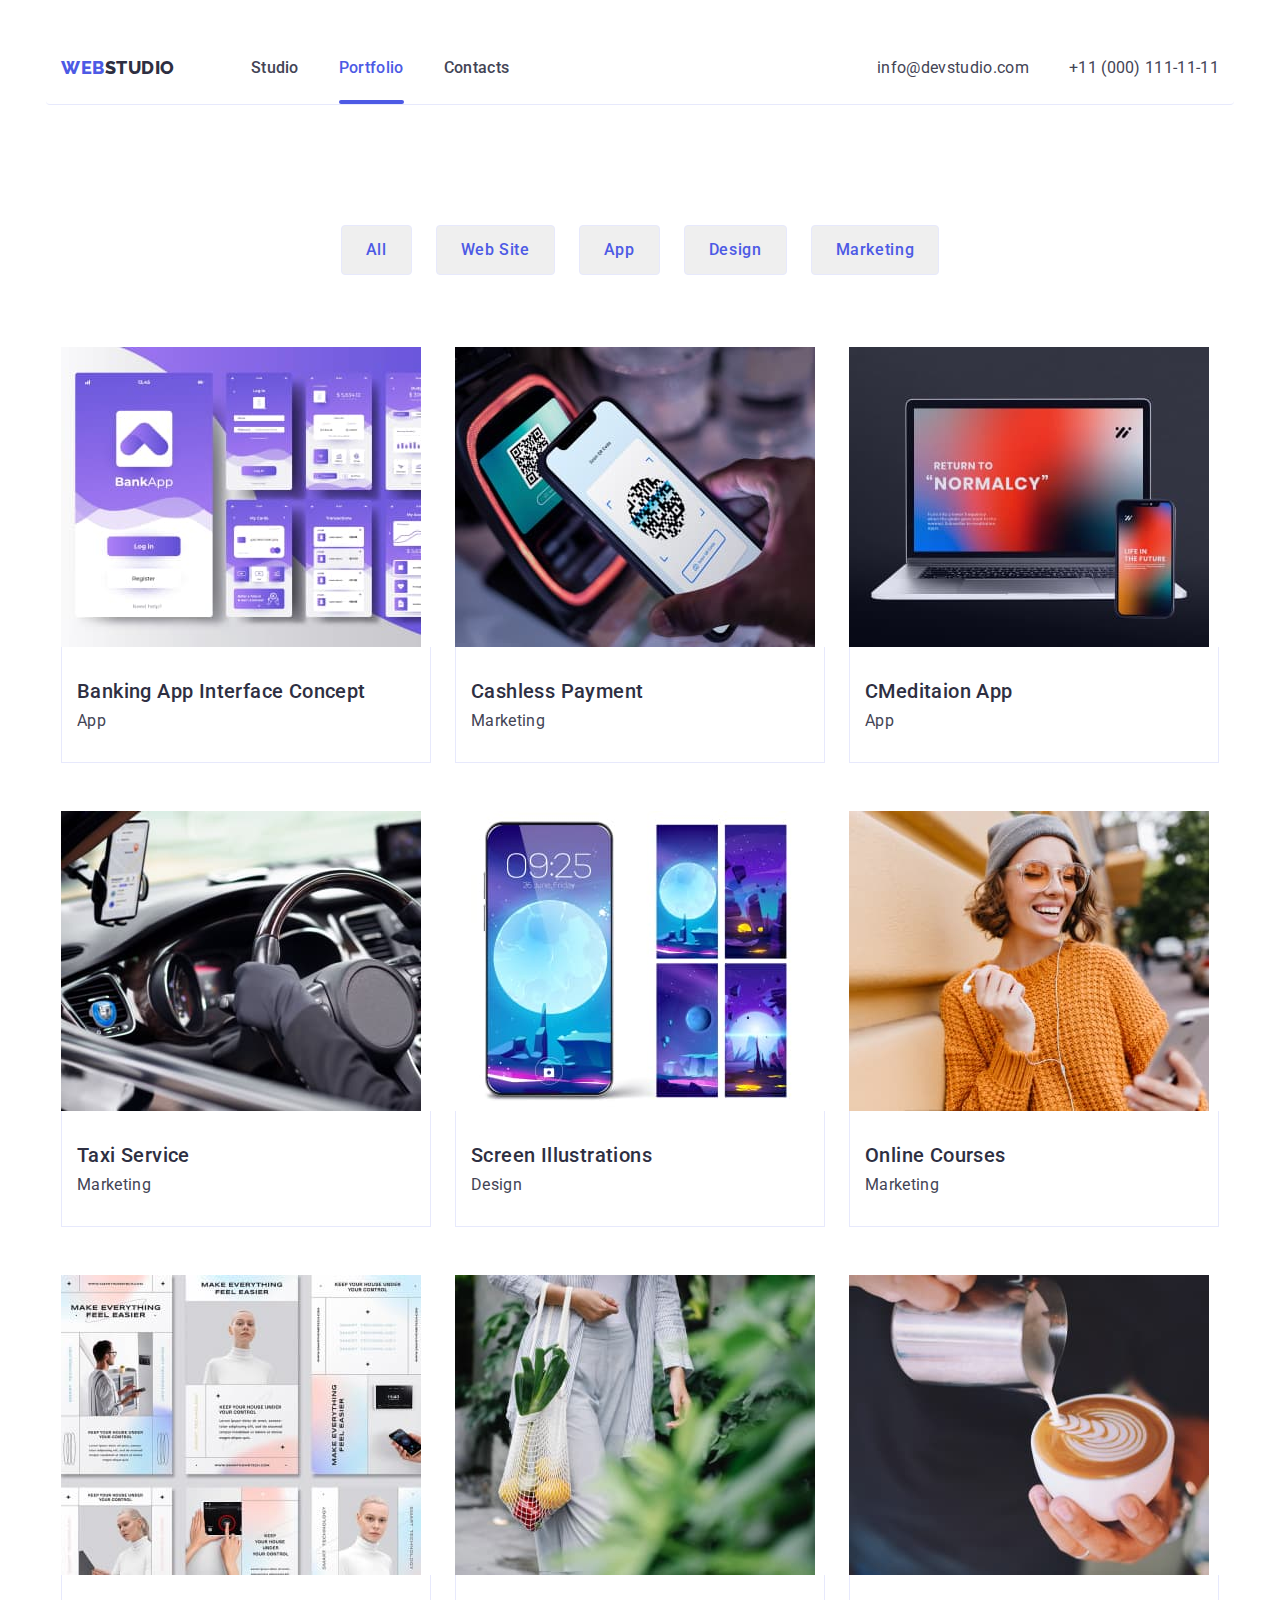
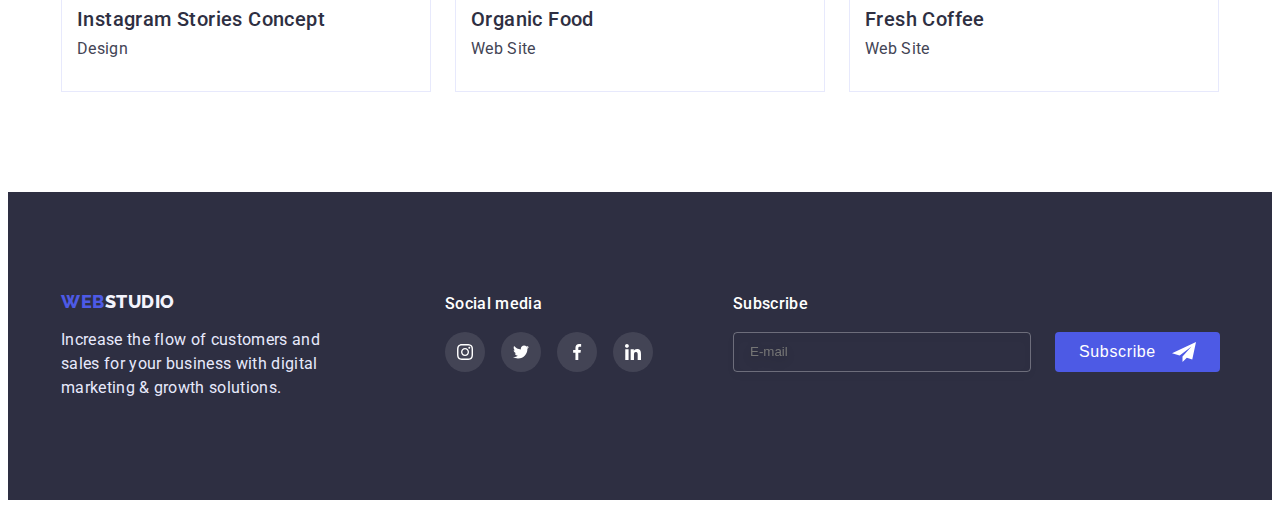
==== portfolio.html @ 768d6baf "1" ====
<!DOCTYPE html>
<html lang="en">
<head>
    <meta charset="UTF-8">
    <meta http-equiv="X-UA-Compatible" content="IE=edge">
    <meta name="viewport" content="width=device-width, initial-scale=1.0">
    <title>Document</title>
    <link rel="preconnect" href="https://fonts.googleapis.com">
    <link rel="preconnect" href="https://fonts.gstatic.com" crossorigin>
    <link
    href="https://fonts.googleapis.com/css2?family=Montserrat:ital,wght@0,700;1,400&family=Raleway:wght@800&family=Roboto:wght@400;500;700;900&display=swap"
    rel="stylesheet">
        <link rel="stylesheet" href="https://cdnjs.cloudflare.com/ajax/libs/modern-normalize/1.1.0/modern-normalize.min.css"
        integrity="sha512-wpPYUAdjBVSE4KJnH1VR1HeZfpl1ub8YT/NKx4PuQ5NmX2tKuGu6U/JRp5y+Y8XG2tV+wKQpNHVUX03MfMFn9Q=="
        crossorigin="anonymous" referrerpolicy="no-referrer" />
    <link rel="stylesheet" href="./css/styles.css">
</head>
<body>
    <header class="header">
        <div class="container header-cont ">
            <nav class="header-navigation">
                <a href="./index.html" class="header-logo"><span class="hedelr-logo-web">Web</span>Studio</a>
                <ul class="header-list">
                    <li class="header-item"><a href="./index.html" class="header-link">Studio</a></li>
                    <li class="header-item"><a href="./portfolio.html" class="header-link current">Portfolio</a></li>
                    <li class="header-item"><a href="" class="header-link">Contacts</a></li>
                </ul>
            </nav>
            <address class="address-header-list">
                <ul class="header-list">
                    <li class="header-item"><a href="mailto:info@devstudio.com" class="header-mail">info@devstudio.com</a></li>
                    <li class="header-item"><a href="tel:+110001111111" class="header-tel">+11 (000) 111-11-11</a></li>
                </ul>
            </address>
        </div>
    </header>
    <main>
            <!--filters-->
            <section class="section-filters">
                <div class="container">
                    <h2 class="section-filters-titel hide">filters</h2>
                        <ul class="section-filters-list">
                                <li class="section-filters-item"><button type="button" class="section-filters-button">All</button></li>
                                <li class="section-filters-item"><button type="button" class="section-filters-button">Web Site</button></li>
                                <li class="section-filters-item"><button type="button" class="section-filters-button">App</button></li>
                                <li class="section-filters-item"><button type="button" class="section-filters-button">Design</button></li>
                                <li class="section-filters-item"><button type="button" class="section-filters-button">Marketing</button></li>
                        </ul>
                <!--portfolio-->
                    <h1 class="section-portfolio-titel hide">portfolio</h1>
                    <ul class="section-portfolio-list">
                        <li class="section-portfolio-item">
                            <a class="portfolio-link" href="">
                                <div class="portfolio-box">
                                    <img src="./images/portfolio_img1.jpg" class="section-portfolio-img" alt="seven dimples are depicted" width="360">
                                <div class="portfolio-overlay">
                                    <p class="portfolio-overlay-text text">14 Stylish and User-Friendly App Design Concepts · Task Manager App · Calorie Tracker App · Exotic Fruit Ecommerce App ·
                                    Cloud Storage App
                                    </p>
                                </div>
                                </div>
                                <div class="portfolio-cont">
                                    <h2 class="section-portfolio-subtitel subtitel">Banking App Interface Concept</h2>
                                    <p class="section-portfolio-text text">App</p>
                                </div>
                            </a>
                        </li>
                        <li class="section-portfolio-item">
                            <a class="portfolio-link" href="">
                                <div class="portfolio-box">
                                    <img src="./images/portfolio_img2.jpg" class="section-portfolio-img" alt="the phone scans the code" width="360">
                                    <div class="portfolio-overlay">
                                    <p class="portfolio-overlay-text text">14 Stylish and User-Friendly App Design Concepts · Task Manager App · Calorie
                                        Tracker App · Exotic Fruit Ecommerce App ·
                                        Cloud Storage App
                                    </p>
                                    </div>
                                </div>
                                <div class="portfolio-cont">
                                    <h2 class="section-portfolio-subtitel subtitel">Cashless Payment</h2>
                                    <p class="section-portfolio-text text">Marketing</p>
                                </div>
                            </a>
                        </li>
                        <li class="section-portfolio-item">
                            <a class="portfolio-link" href="">
                                <div class="portfolio-box">
                                    <img src="./images/portfolio_img3.jpg" class="section-portfolio-img" alt="the computer next to which the phone is located"
                                        width="360">
                                        <div class="portfolio-overlay">
                                            <p class="portfolio-overlay-text text">14 Stylish and User-Friendly App Design Concepts · Task Manager App · Calorie Tracker App · Exotic Fruit Ecommerce App ·
                                            Cloud Storage App</p>
                                        </div>
                                </div>
                                <div class="portfolio-cont">
                                    <h2 class="section-portfolio-subtitel subtitel">CMeditaion App</h2>
                                    <p class="section-portfolio-text text">App</p>
                                </div>
                            </a>
                        </li>
                        <li class="section-portfolio-item">
                            <a class="portfolio-link" href="">
                                <div class="portfolio-box">
                                    <img src="./images/portfolio_img4.jpg" class="section-portfolio-img"
                                        alt="the phone with the application activated in the car while driving" width="360">
                                        <div class="portfolio-overlay">
                                            <p class="portfolio-overlay-text text">14 Stylish and User-Friendly App Design Concepts · Task Manager App · Calorie
                                                Tracker App · Exotic Fruit Ecommerce App ·
                                                Cloud Storage App</p>
                                        </div>
                                </div>
                                <div class="portfolio-cont">
                                    <h2 class="section-portfolio-subtitel subtitel">Taxi Service</h2>
                                    <p class="section-portfolio-text text">Marketing</p>
                                </div>
                            </a>
                        </li>
                        <li class="section-portfolio-item">
                            <a class="portfolio-link" href="">
                                <div class="portfolio-box">
                                    <img src="./images/portfolio_img5.jpg" class="section-portfolio-img" alt="five phones with enabled screensavers a month" width="360">
                                    <div class="portfolio-overlay">
                                        <p class="portfolio-overlay-text text">14 Stylish and User-Friendly App Design Concepts · Task Manager App · Calorie
                                            Tracker App · Exotic Fruit Ecommerce App ·
                                            Cloud Storage App</p>
                                    </div>
                                </div>
                                <div class="portfolio-cont">
                                    <h2 class="section-portfolio-subtitel subtitel">Screen Illustrations</h2>
                                    <p class="section-portfolio-text text">Design</p>
                                </div>
                            </a>
                        </li>
                        <li class="section-portfolio-item">
                            <a class="portfolio-link" href="">
                                <div class="portfolio-box">
                                    <img src="./images/portfolio_img6.jpg" class="section-portfolio-img"
                                        alt="a girl in glasses and a sweater listens to music" width="360">
                                    <div class="portfolio-overlay">
                                        <p class="portfolio-overlay-text text">14 Stylish and User-Friendly App Design Concepts · Task Manager App ·
                                            Calorie
                                            Tracker App · Exotic Fruit Ecommerce App ·
                                            Cloud Storage App</p>
                                    </div>
                                </div>
                                <div class="portfolio-cont">
                                    <h2 class="section-portfolio-subtitel subtitel">Online Courses</h2>
                                    <p class="section-portfolio-text text">Marketing</p>
                                </div>
                            </a>
                        </li>
                        <li class="section-portfolio-item">
                            <a class="portfolio-link" href="">
                                    <div class="portfolio-box">
                                        <img src="./images/portfolio_img7.jpg" class="section-portfolio-img" alt="a bag of vegetables" width="360">
                                        <div class="portfolio-overlay">
                                            <p class="portfolio-overlay-text text">14 Stylish and User-Friendly App Design Concepts · Task Manager App ·
                                                Calorie
                                                Tracker App · Exotic Fruit Ecommerce App ·
                                                Cloud Storage App</p>
                                        </div>
                                    </div>
                                <div class="portfolio-cont">
                                    <h2 class="section-portfolio-subtitel subtitel">Instagram Stories Concept</h2>
                                    <p class="section-portfolio-text text">Design</p>
                                </div>
                            </a>
                        </li>
                        <li class="section-portfolio-item">
                            <a class="portfolio-link" href="">
                                <div class="portfolio-box">
                                    <img src="./images/portfolio_img8.jpg" class="section-portfolio-img" alt="a bag of vegetables" width="360">
                                    <div class="portfolio-overlay">
                                        <p class="portfolio-overlay-text text">14 Stylish and User-Friendly App Design Concepts · Task Manager App ·
                                            Calorie
                                            Tracker App · Exotic Fruit Ecommerce App ·
                                            Cloud Storage App</p>
                                    </div>
                                </div>
                                <div class="portfolio-cont">
                                    <h2 class="section-portfolio-subtitel subtitel">Organic Food</h2>
                                    <p class="section-portfolio-text text">Web Site</p>
                                </div>
                            </a>
                        </li>
                        <li class="section-portfolio-item">
                            <a class="portfolio-link" href="">
                                <div class="portfolio-box">
                                    <img src="./images/portfolio_img9.jpg" class="section-portfolio-img" alt="coffee is poured into a cup" width="360">
                                    <div class="portfolio-overlay">
                                        <p class="portfolio-overlay-text text">14 Stylish and User-Friendly App Design Concepts · Task Manager App ·
                                            Calorie
                                            Tracker App · Exotic Fruit Ecommerce App ·
                                            Cloud Storage App</p>
                                    </div>
                                    </div>
                                <div class="portfolio-cont">
                                    <h2 class="section-portfolio-subtitel subtitel">Fresh Coffee</h2>
                                    <p class="section-portfolio-text text">Web Site</p>
                                </div>
                            </a>
                        </li>
                        
                    </ul>
                </div>
            </section>
    </main>
    <footer class="footer">
        <div class="container footer-cont">
            <div class="footer-cont-text">
                <a href="./index.html" class="footer-logo"><span class="footer-logo-web">Web</span>Studio</a>
                <p class="footer-text">
                    Increase the flow of customers and sales for your business with digital marketing & growth solutions.
                </p>
            </div>
            <div class="footer-cont-soc">
                <h3 class="footer-soc-titel">
                    Social media
                </h3>
                <ul class="footer-soc-list">
                    <li class="footer-soc-item">
                        <a href="" class="footer-soc-link">
                            <svg class="footer-soc-svg" width="16px" height="16px">
                                <use class="svg" href="./images/symbol.svg#icon-instagram"></use>
                            </svg>
                        </a>
                    </li>
                    <li class="footer-soc-item">
                        <a href="" class="footer-soc-link">
                            <svg class="footer-soc-svg" width="16px" height="16px">
                                <use class="svg" href="./images/symbol.svg#icon-twitter"></use>
                            </svg>
                        </a>
                    </li>
                    <li class="footer-soc-item">
                        <a href="" class="footer-soc-link">
                            <svg class="footer-soc-svg" width="16px" height="16px">
                                <use class="svg" href="./images/symbol.svg#icon-facebook"></use>
                            </svg>
                        </a>
                    </li>
                    <li class="footer-soc-item">
                        <a href="" class="footer-soc-link">
                            <svg class="footer-soc-svg" width="16px" height="16px">
                                <use class="svg" href="./images/symbol.svg#icon-linkedin"></use>
                            </svg>
                        </a>
                    </li>
                </ul>
            </div>
                <form class="form">
                    <h2 class="form-titel">Subscribe</h2>
                        <div class="form-cont">
                            <input type="email" name="email" class="form-input" id="email" placeholder="E-mail" />
                            <button type="submit" class="form-btn">
                                    <span>Subscribe</span>
                                    <svg class="form-svg" width="24px" height="24px">
                                        <use class="" href="./images/symbol.svg#icon-Frame-3"></use>
                                    </svg>
                            </button>
                        </div>
                </form>
        </div>
    </footer>
</body>
</html>
---- css/styles.css ----
:root {
    --background-dark: #2E2F42;
    --background-light: #ffffff;
    --color-titel: #2E2F42;
    --color-link: #434455;
    --color-text: #434455;
    --color-btn-hero: #4D5AE5;
    --color-brn-hover:#404BBF;
    --color-btn-filter: #F4F4FD;
    --color-link-hover: #4D5AE5;
    --hedelr-logo-web: #4D5AE5;
    --header-logo: #2E2F42;
    --footer-text: #E7E9FC;
    --footer-logo: #F4F4FD;
    --section-filters-button:#4D5AE5;
    --section-team: #F4F4FD;
    --gra: linear-gradient(rgba(46, 47, 66, 0.7), rgba(46, 47, 66, 0.7));
    --tf: cubic-bezier(0.4, 0, 0.2, 1)


}

.text{
    font-size: 16px;
        line-height: 1.2;
        letter-spacing: 0.02em;
        color: var(--color-text);
}

body {
    font-family: 'Roboto', sans-serif;
    background-color: var(--background-light);
}

h1, h2, h3, h4, h5, h6, p {
    margin: 0;
}

ul {
    margin: 0;
    padding-left: 0;
}

li {
    list-style: none;
}

a {
    text-decoration: none;
}

img {
    display: block;

}

.container {
    width: 1158px;
    padding-left: 15px;
    padding-right: 15px;
    margin-left: auto;
    margin-right: auto;

}

.header {
padding-top: 24px;
padding-bottom: 24px;

}

.header-navigation {
display: flex;
}

.header-cont{
    display: flex;
    align-items: center;
    border-bottom: 1px solid #E7E9FC;
        border-radius: 4px;
}

.header-logo {
font-family: 'Raleway', sans-serif;
    font-weight: 800;
    font-size: 18px;
    line-height: 1.33;
    letter-spacing: 0.03em;
    text-transform: uppercase;
    color: var(--header-logo);
    text-decoration: none;
    display: flex;
    align-items: center;
    margin-right: 76px;

    }

.hedelr-logo-web {
    color: var(--hedelr-logo-web);
}
.address-header-list {
    margin-left: auto;
}

.header-list {
    display: flex;
    gap: 40px;
    align-items: center;

} 

.header-link {
    font-size: 16px;
    font-weight: 500;
    line-height: 1.5;
    letter-spacing: 0.02em;
    padding: 24px 0;
    color: var(--color-link);
    display: block;
    transition-property: color;
    transition-duration: 250ms;
    transition-timing-function: cubic-bezier(0.4, 0, 0.2, 1);
    transition-delay: 0;
}

.header-link:hover, .header-link:focus
{color: var(--color-link-hover) }

.header-mail {
    font-weight: 400;
    font-size: 16px;
    line-height: 1.5;
    letter-spacing: 0.02em;
    color: var(--color-link);
    display: block;
    font-style: normal;
    transition-property: color;
    transition-duration: 250ms;
    transition-timing-function: cubic-bezier(0.4, 0, 0.2, 1);
    transition-delay: 0;
}
.header-mail:hover, .header-mail:focus,
.header-tel:hover,
.header-tel:focus
{color: var(--color-btn-hero)}

.header-tel {
    font-weight: 400;
        font-size: 16px;
        line-height: 1.5;
        letter-spacing: 0.02em;
        color: var(--color-link);
        display: block;
        font-style: normal;
        transition-property: color;
        transition-duration: 250ms;
        transition-timing-function: cubic-bezier(0.4, 0, 0.2, 1);
        transition-delay: 0;
}

.current {
    color: var(--color-btn-hero);
    position: relative;
}

.current::after {
    content: '';
    position: absolute;
    left: 0;
    bottom: 0;
    width: 100%;
    height: 4px;
    border-radius: 2px;
    background-color: var(--color-btn-hero);
}

/* ---------main-------- */

/* ---------hero---------*/
.hero {
    padding: 188px 0;
    background-image: var(--gra) ,url(../images/people-office.jpg);
    background-repeat: no-repeat;
    background-position: center;
    background-size: 1440px 100%;
}

.hero-titel {
        font-size: 56px;
        line-height: 1.2;
        text-align: center;
        letter-spacing: 0.02em;
        color: var(--background-light);
        margin-bottom: 48px;
}

.but-cont{
    text-align: center;
    margin-top: 48px;
    margin-bottom: 188px;
}
.hero-button {
    font-family: 'Roboto', sans-serif;
        font-weight: 500;
        font-size: 16px;
        line-height: 1.33;
        letter-spacing: 0.04em;
        color: var(--background-light);
        background-color: var(--color-btn-hero);
        cursor: pointer;
        padding: 16px 32px;
        display: block;
        margin: 0 auto;
        border: none;
        box-shadow: 0px 4px 4px rgba(0, 0, 0, 0.15);
        border-radius: 4px;
    transition-property: background-color;
    transition-duration: 250ms;
    transition-timing-function: cubic-bezier(0.4, 0, 0.2, 1);
}

.hero-button:hover, .hero-button:focus {
    background: var(--color-brn-hover);
}

/* --------benefits-------- */

.hide {
    position: absolute;
    width: 1px;
    height: 1px;
    margin: -1px;
    border: 0;
    padding: 0;
    white-space: nowrap;
    clip-path: inset(100%);
    clip: rect(0 0 0 0);
    overflow: hidden;
}

.aside {
    padding: 120px 0;
}
.aside-cont {
    margin: 0 auto;
    
}

.aside-list {
    display: flex;
    align-items: center;
    gap: 24px;
} 

.subtitel {
    font-weight: 500;
    font-size: 20px;
    line-height: 1.2;
    letter-spacing: 0.02em;
    color: var(--color-titel);
    
}

.aside-item {
    flex-basis: calc((100% - 24px * 3) / 4);
}

.aside-subtitel {
margin-bottom: 8px;
margin-top: 8px;
} 
.aside-text {
    flex-basis: calc((100% - 24px * 3) / 4);
    max-width: 264px;
}
.aside-cont-svg{
    display: flex;
    align-items: center;
    justify-content: center;
    width: 264px;
    height: 112px;
    background-color: var(--section-team);
    border-radius: 4px;
}
/* ---------What are we doing---------- */

.section-work {padding-bottom: 120px;}

.section-work-list {
display: flex;
gap: 24px;
}

.section-work-titel {
    font-size: 36px;
        line-height: 1.11;
        text-align: center;
        letter-spacing: 0.02em;
        text-transform: capitalize;
        color: var(--color-titel);
        margin-bottom: 72px;
}

/* -------------Our Team----------- */

.section-team {
    background-color: var(--section-team);
    padding: 120px 0;
}

.section-team-titel {
        font-size: 36px;
        line-height: 1.11;
        text-align: center;
        letter-spacing: 0.02em;
        text-transform: capitalize;
        color: var(--color-titel);
        margin-bottom: 72px;
}
.section-team-list {
    display: flex;
    gap: 24px;
}

.section-team-item {

}

.team {
    padding: 32px 0;
    width: 264px;
    background-color: var(--background-light);
    box-shadow: 0px 1px 6px rgba(46, 47, 66, 0.08), 0px 1px 1px rgba(46, 47, 66, 0.16), 0px 2px 1px rgba(46, 47, 66, 0.08);
    border-radius: 0px 0px 4px 4px;
    text-align: center;

}

.section-team-subtitel {
margin-bottom: 8px;
}

.section-team-text {
    margin-bottom: 8px;
}

.team-soc-list {
    display: flex;
    align-items: center;
    justify-content: center;
    gap: 24px;
}

.team-soc-item {
width: 44px;
height: 44px;
}


.team-soc-link {
    width: 100%;
    height: 100%;
    background-color: var(--color-btn-hero);
    display: flex;
    align-items: center;
    justify-content: center;
    border-radius: 50%;
    transition-property: background-color;
    transition-duration: 250ms;
    transition-timing-function: cubic-bezier(0.4, 0, 0.2, 1);
}

.soc-svg{
    fill: #ffffff;
    

}

.team-soc-link:is(:hover, :focus){
    background-color: var(--color-brn-hover);
}

/* --------------customers---------------------------- */

.customers {
    padding: 138px 172px 112px 172px;
}

.customers-titel{
        font-style: normal;
        font-size: 36px;
        line-height: calc(40/36);
        text-align: center;
        letter-spacing: 0.02em;
        text-transform: capitalize;
        color: var(--color-text);
        margin-bottom: 72px;
}

.customers-list {
    display: flex;
    align-items: center;
    justify-content: space-between;
    gap: 24px;
    
}

.customers-item{
    width: 164px;
    height: 88px;

}

.customers-link{
    width: 100%;
    height: 100%;
    border: 1px solid #8E8F99;
    display: flex;
    align-items: center;
    justify-content: center;
    border-radius: 4px;
    color: #8E8F99;
    transition-property: color, border;
    transition-duration: 250ms;
    transition-timing-function: cubic-bezier(0.4, 0, 0.2, 1);
}

.customers-svg {
    fill: currentColor;
    transition-duration: 250ms;
    transition-timing-function: cubic-bezier(0.4, 0, 0.2, 1);
}

.customers-link:is(:hover, :focus) {
    border-color: var(--color-brn-hover);



}

.customers-link:is(:hover, :focus) .customers-svg{
    fill: var(--color-brn-hover);
}
/* ----------footer---------- */

.footer {
        background-color: var(--background-dark);
        padding: 100px 0;

}

.footer-cont{
    display: flex;
    justify-content: flex-start;
}


.footer-logo {
font-family: 'Raleway', sans-serif;
    font-weight: 800;
    font-size: 18px;
    line-height: 1.16;
    letter-spacing: 0.03em;
    text-transform: uppercase;
    color: var(--footer-logo);
    text-decoration: none;
    display: block;
}

.footer-logo-web { 
    color: var(--hedelr-logo-web);
}

.footer-text {
    font-size: 16px;
    line-height: 1.5;
    letter-spacing: 0.02em;
    color: var(--footer-text);
    Width: 264px;
    margin-top: 16px;
}

.footer-soc-titel {
    margin-bottom: 16px;
    font-family: 'Roboto';
        font-style: normal;
        font-weight: 500;
        font-size: 16px;
        line-height: 24px;
        letter-spacing: 0.02em;
        color: var(--background-light);
}
.footer-cont-soc {
    margin-left: 120px;
    margin-right: 80px;
}

.footer-soc-list {
    display: flex;
    justify-content: flex-start;
    gap: 16px;
}
.footer-soc-item{
    width: 40px;
    height: 40px;
}

.footer-soc-link {
    width: 100%;
        height: 100%;
        background-color: rgba(255, 255, 255, 0.1);;
        display: flex;
        align-items: center;
        justify-content: center;
        border-radius: 50%;
    transition-property: background-color;
    transition-duration: 250ms;
    transition-timing-function: cubic-bezier(0.4, 0, 0.2, 1);
}

.footer-soc-link:is(:hover, :focus){
    background-color:#31D0AA;
}
.footer-soc-svg{
    fill: var(--background-light);
}

/* ----------------Form------------------ */


.form-titel {
    font-weight: 500;
    font-size: 16px;
    line-height: 24px;
    letter-spacing: 0.02em;
    color: #FFFFFF;
    margin-bottom: 16px;
}

.form-input {
    width: 264px;
    border: 1px solid rgba(255, 255, 255, 0.3);
    filter: drop-shadow(0px 4px 4px rgba(0, 0, 0, 0.15));
    border-radius: 4px;
    background-color: transparent;
    padding: 8px 16px;
    margin-right: 24px;
    color: var(--background-light);
}

.form-btn {
    padding: 8px 24px;
    gap: 16px;
    background: var(--color-btn-hero);
    border-radius: 4px;
    border: none;
    cursor: pointer;
    display: flex;
    font-weight: 500;
    font-size: 16px;
    line-height: calc(24/16);
    letter-spacing: 0.04em;
    color: var(--background-light);
    transition-property: background-color;
    transition-duration: 250ms;
    transition-timing-function: cubic-bezier(0.4, 0, 0.2, 1);
}

.form-btn:is(:hover, :focus) {
    background-color: var(--color-brn-hover);
}

.form-cont {
    display: flex;
}

/* ----------filters--------- */

.section-filters {
    padding: 96px 0 100px 0;
}

.section-filters-list {
display: flex;
    justify-content: center;
    gap: 24px;
    margin-bottom: 72px;
}

.section-filters-button {
    font-family: 'Roboto', sans-serif;
        font-weight: 500;
        font-size: 16px;
        line-height: 1.5;
        letter-spacing: 0.04em;
        color: var(--section-filters-button);
        cursor: pointer;
        padding: 12px 24px;
        border: 1px solid #E7E9FC;
        border-radius: 4px;
    transition-property: color, background-color, box-shadow, border-color;
    transition-duration: 250ms;
    transition-timing-function: cubic-bezier(0.4, 0, 0.2, 1);
    transition-delay: 0;


}
.section-filters-button:hover, .section-filters-button:focus{
    color: var(--background-light);
    background-color: var(--color-brn-hover);
    box-shadow: 0px 3px 1px rgba(0, 0, 0, 0.1), 0px 2px 1px rgba(0, 0, 0, 0.08), 0px 2px 2px rgba(0, 0, 0, 0.12);
    border-color: var(--color-brn-hover);
    
}

/*--------- portfolio-overlay------------ */

.portfolio-box {
    position: relative;
    overflow: hidden;
}

.portfolio-overlay {
    position: absolute;
    padding-left: 32px;
    padding-right: 32px;
    padding-top: 40px;
    top: 0;
    left: 0;
    width: 100%;
    height: 100%;
    background-color: #4D5AE5;
    transform: translateY(100%);
    transition-property: transform;
    transition-duration: 250ms;
    transition-timing-function: cubic-bezier(0.4, 0, 0.2, 1);
    transition-delay: 0;

}

.portfolio-link:is(:hover, :focus ) .portfolio-overlay{
    transform: translateY(0%);
}

.portfolio-overlay-text {
    color: #F4F4FD;
}

/* --------------portfolio-------------- */

.portfolio-cont {
    padding: 32px 15px;
    border-left: 1px solid #E7E9FC;
    border-right: 1px solid #E7E9FC;
    border-bottom: 1px solid #E7E9FC;

}

.section-portfolio-list {
    display: flex;
    flex-wrap: wrap;
    column-gap: 24px;
    row-gap: 48px;
    justify-content: space-between;
}

.section-portfolio-item {
    flex-basis: calc((100% - 24px * 2) / 3);

}

.section-portfolio-item:hover {
    box-shadow: 0px 1px 6px rgba(46, 47, 66, 0.08), 0px 1px 1px rgba(46, 47, 66, 0.16), 0px 2px 1px rgba(46, 47, 66, 0.08);
}

.section-portfolio-subtitel {
    margin-bottom: 8px;

}

/* ----------modal---------- */

.backrop {
    position: fixed;
    top: 0;
    width: 100%;
    height: 100%;
    background-color: rgba(46, 47, 66, 0.4);
    transition: opacity 250ms cubic-bezier(0.4, 0, 0.2, 1),
    visibility 250ms cubic-bezier(0.4, 0, 0.2, 1);
}

.modal {
    position: absolute;
    top: 50%;
    left: 50%;
    transform: translate(-50%, -50%) scale(1);
    width: 408px;
    min-height: 576px;
    background-color: #FCFCFC;
    box-shadow: 0px 1px 1px rgba(0, 0, 0, 0.14), 0px 1px 3px rgba(0, 0, 0, 0.12), 0px 2px 1px rgba(0, 0, 0, 0.2);
    border-radius: 4px;
    padding: 24px;
    transition-property: transform;
    transition-duration: 250ms;
    transition-timing-function: cubic-bezier(0.4, 0, 0.2, 1);
}

.backrop.is-hidden .modal {
    transform: translate(-50%, -50%) scale(0);

}

.modal-close {
    width: 24px;
    height: 24px;
    border: 1px solid #999999;
    border-radius: 50%;
    display: block;
    margin-left: auto;
    background-color: #E7E9FC;
    border: 1px solid rgba(0, 0, 0, 0.1);
    cursor: pointer;
    display: flex;
    align-items: center;
    justify-content: center;
    transition-property: color, background-color;
    transition-duration: 250ms;
    transition-timing-function: cubic-bezier(0.4, 0, 0.2, 1);

}

.is-hidden {
    opacity: 0;
    visibility: hidden;
    pointer-events: none;
    transition-property:opacity, visibility;
    transition-duration: 250ms;
    transition-timing-function: cubic-bezier(0.4, 0, 0.2, 1);

}

.modal-svg {
    fill: currentColor;
}

.modal-close:is(:hover, :focus) {
    background-color: var(--color-btn-hero);
    color: #ffffff;
}

.modal-titel {
        font-weight: 500;
        font-size: 16px;
        line-height:calc(24/16);
        text-align: center;
        margin-top: 24px;
        color: var(--color-text);
}

.modal-input{
    width: 100%;
    height: 40px;
    padding-left: 38px;
border: 1px solid rgba(33, 33, 33, 0.2);
    border-radius: 4px;
    outline: transparent;
    transition-property: border-color;
    transition-duration: 250ms;
    transition-timing-function: cubic-bezier(0.4, 0, 0.2, 1);
}

.modal-svg-input {
    position: absolute;
    left: 16px;
    top: 50%;
    transform: translateY(-50%);
    fill: #2E2F42;
    transition-property: fill;
    transition-duration: 250ms;
    transition-timing-function: cubic-bezier(0.4, 0, 0.2, 1);
}


.modal-input:is(:hover, :focus)+ .modal-svg-input {
    fill: var(--color-brn-hover);
}

/* .modal-input:not(:focus):not(:placeholder-shown):valid{
    background-color: rgb(168, 231, 140);
} */

.modal-input:not(:focus):not(:placeholder-shown):invalid{
    background-color: rgb(220, 174, 174);
}


.modal-cont-input {
    position: relative;
    margin-top: 4px;
    margin-bottom: 8px;
}

.modal-label {
font-weight: 400;
font-size: 12px;
line-height: calc(14/12);
letter-spacing: 0.01em;
color: #8E8F99;
}

.comment {
    width: 100%;
    height: 120px;
    padding: 8px 16px;
    border: 1px solid rgba(33, 33, 33, 0.2);
    border-radius: 4px;
    outline: transparent;
    resize: none;
    margin-top: 4px;
    transition-property: border-color;
    transition-duration: 250ms;
    transition-timing-function: cubic-bezier(0.4, 0, 0.2, 1);
}

.comment::placeholder {
    font-style: normal;
    font-weight: 400;
    font-size: 12px;
    line-height: calc(16/12);
    color: rgba(117, 117, 117, 0.5);
}

.modal-input:is(:hover, :focus),
.comment:is(:hover, :focus) {
    border-color: var(--color-brn-hover);
}

.chec-text {
font-family: 'Roboto';
font-style: normal;
font-weight: 400;
font-size: 12px;
line-height: calc(16/12);
letter-spacing: 0.04em;
color: #757575;
}

.chec-text {
    display: flex;
    flex-direction: row;
    margin-bottom: 24px;
}

.chec-text span{
    display: flex;
    align-items: center;
    justify-content: center;
    width: 16px;
    height: 16px;
    margin-right: 8px;
    border: 1.25px solid #2E2F42;
    border-radius: 2px;
    fill: transparent;
    transition-property: background-color, border-color, fill;
    transition-duration: 250ms;
    transition-timing-function: cubic-bezier(0.4, 0, 0.2, 1);

}

.modal-chec:checked + .chec-text span {
    background-color: var(--color-brn-hover);
    border-color: var(--color-brn-hover);
    fill: var(--background-light);
}

.link-label {
    text-decoration: underline;
    margin-left: 4px;
    color: #4D5AE5;
}

.modal-button{
    font-family: 'Roboto', sans-serif;
        font-weight: 500;
        font-size: 16px;
        line-height: 1.33;
        letter-spacing: 0.04em;
        color: var(--background-light);
        background-color: var(--color-btn-hero);
        cursor: pointer;
        width: 169px;
        padding: 16px 32px;
        display: block;
        margin: 0 auto;
        border: none;
        box-shadow: 0px 4px 4px rgba(0, 0, 0, 0.15);
        border-radius: 4px;
        transition-property: background-color;
        transition-duration: 250ms;
        transition-timing-function: cubic-bezier(0.4, 0, 0.2, 1);
}

.modal-button:is(:hover, :focus) {
    background: var(--color-brn-hover);
}
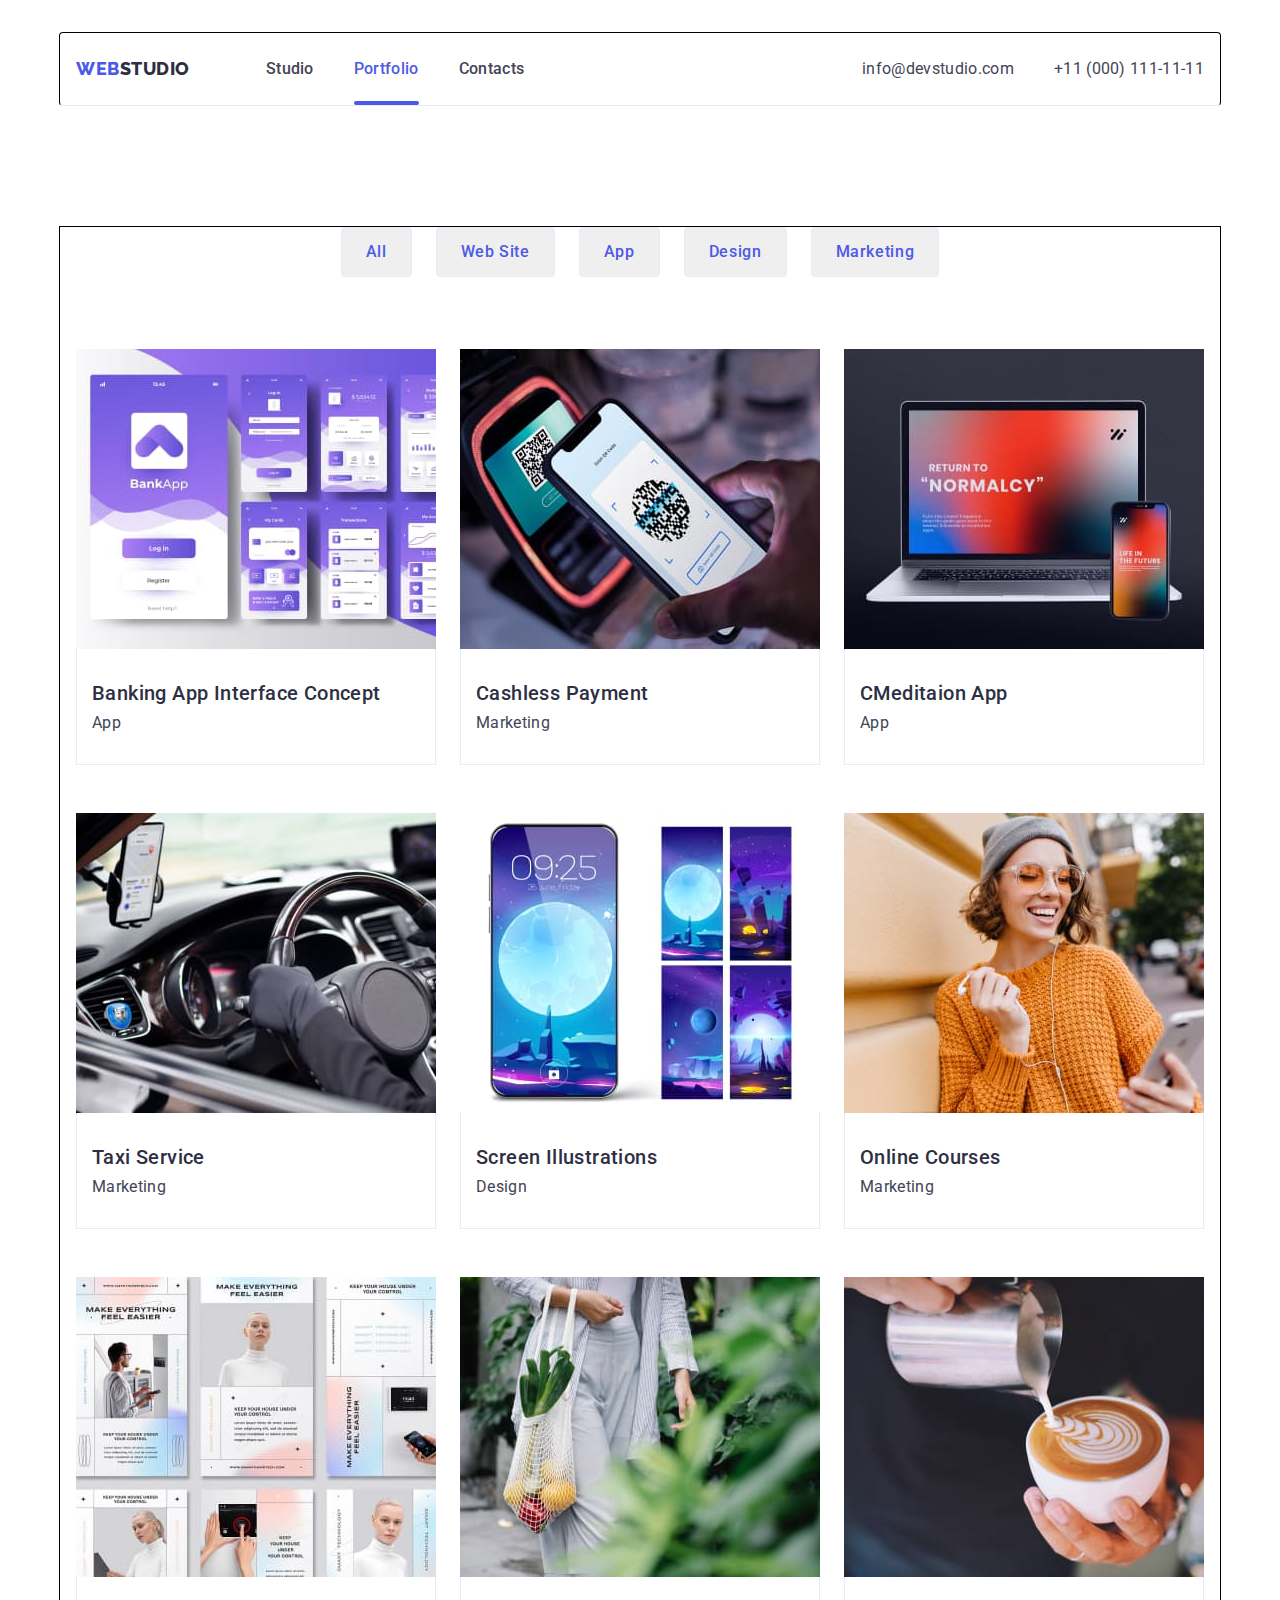
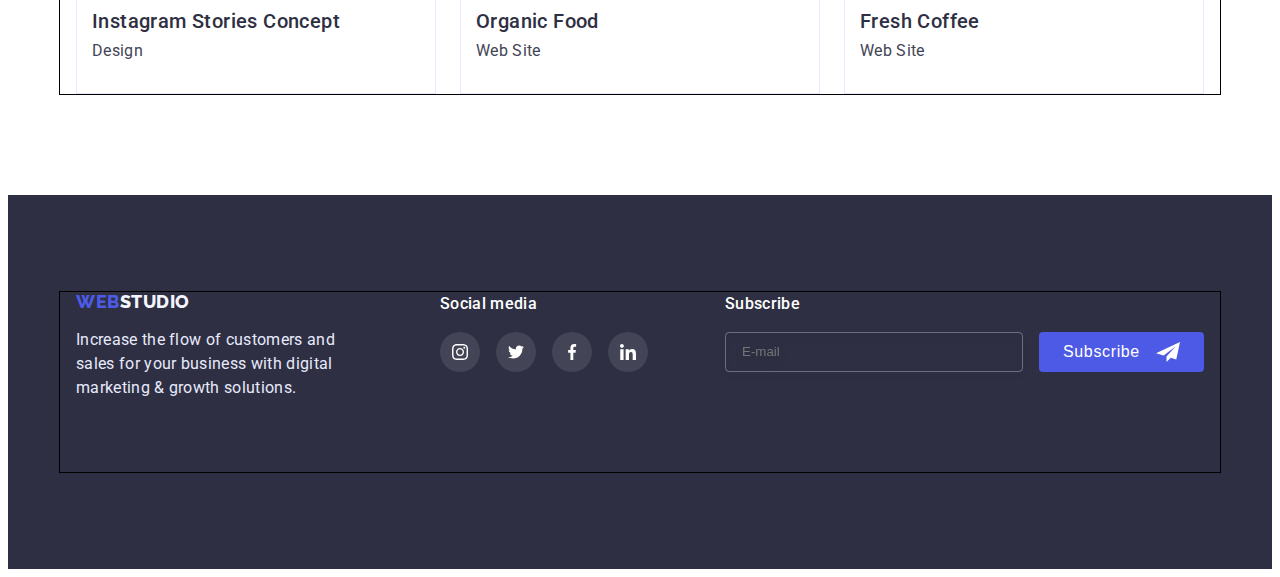
==== commit 9ca9b543: "7" ====
--- a/portfolio.html
+++ b/portfolio.html
@@ -14,6 +14,9 @@
         integrity="sha512-wpPYUAdjBVSE4KJnH1VR1HeZfpl1ub8YT/NKx4PuQ5NmX2tKuGu6U/JRp5y+Y8XG2tV+wKQpNHVUX03MfMFn9Q=="
         crossorigin="anonymous" referrerpolicy="no-referrer" />
     <link rel="stylesheet" href="./css/styles.css">
+    <link rel="stylesheet" href="./css/mobile.css">
+    <link rel="stylesheet" href="./css/tableta.css">
+    <link rel="stylesheet" href="./css/desktop.css">
 </head>
 <body>
     <header class="header">
@@ -26,10 +29,10 @@
                     <li class="header-item"><a href="" class="header-link">Contacts</a></li>
                 </ul>
             </nav>
-            <address class="address-header-list">
-                <ul class="header-list">
-                    <li class="header-item"><a href="mailto:info@devstudio.com" class="header-mail">info@devstudio.com</a></li>
-                    <li class="header-item"><a href="tel:+110001111111" class="header-tel">+11 (000) 111-11-11</a></li>
+            <address class="address">
+                <ul class="header-list-address">
+                    <li class="header-item-c"><a href="mailto:info@devstudio.com" class="header-mail">info@devstudio.com</a></li>
+                    <li class="header-item-c"><a href="tel:+110001111111" class="header-tel">+11 (000) 111-11-11</a></li>
                 </ul>
             </address>
         </div>
--- a/css/styles.css
+++ b/css/styles.css
@@ -1,4 +1,3 @@
-
 :root {
     --background-dark: #2E2F42;
     --background-light: #ffffff;
@@ -6,26 +5,24 @@
     --color-link: #434455;
     --color-text: #434455;
     --color-btn-hero: #4D5AE5;
-    --color-brn-hover:#404BBF;
+    --color-brn-hover: #404BBF;
     --color-btn-filter: #F4F4FD;
     --color-link-hover: #4D5AE5;
     --hedelr-logo-web: #4D5AE5;
     --header-logo: #2E2F42;
     --footer-text: #E7E9FC;
     --footer-logo: #F4F4FD;
-    --section-filters-button:#4D5AE5;
+    --section-filters-button: #4D5AE5;
     --section-team: #F4F4FD;
     --gra: linear-gradient(rgba(46, 47, 66, 0.7), rgba(46, 47, 66, 0.7));
     --tf: cubic-bezier(0.4, 0, 0.2, 1)
-
-
-}
-
-.text{
+}
+
+.text {
     font-size: 16px;
-        line-height: 1.2;
-        letter-spacing: 0.02em;
-        color: var(--color-text);
+    line-height: 1.2;
+    letter-spacing: 0.02em;
+    color: var(--color-text);
 }
 
 body {
@@ -33,7 +30,13 @@
     background-color: var(--background-light);
 }
 
-h1, h2, h3, h4, h5, h6, p {
+h1,
+h2,
+h3,
+h4,
+h5,
+h6,
+p {
     margin: 0;
 }
 
@@ -44,6 +47,7 @@
 
 li {
     list-style: none;
+
 }
 
 a {
@@ -52,17 +56,22 @@
 
 img {
     display: block;
-
-}
-
-.container {
-    width: 1158px;
+    max-width: 100%;
+    width: 100%;
+    height: auto;
+
+}
+
+
+/* .container {
+    width: 100%;
     padding-left: 15px;
     padding-right: 15px;
     margin-left: auto;
     margin-right: auto;
 
-}
+} */
+
 
 .header {
 padding-top: 24px;
@@ -71,18 +80,17 @@
 }
 
 .header-navigation {
-display: flex;
-}
-
-.header-cont{
-    display: flex;
-    align-items: center;
-    border-bottom: 1px solid #E7E9FC;
-        border-radius: 4px;
+    display: flex;
+    justify-content: space-between;
+
+}
+
+.hedelr-logo-web {
+    color: var(--hedelr-logo-web);
 }
 
 .header-logo {
-font-family: 'Raleway', sans-serif;
+    font-family: 'Raleway', sans-serif;
     font-weight: 800;
     font-size: 18px;
     line-height: 1.33;
@@ -92,23 +100,30 @@
     text-decoration: none;
     display: flex;
     align-items: center;
-    margin-right: 76px;
-
-    }
-
-.hedelr-logo-web {
-    color: var(--hedelr-logo-web);
-}
-.address-header-list {
+}
+
+
+
+
+
+
+
+.address{
     margin-left: auto;
+
 }
 
 .header-list {
-    display: flex;
+    display: none;
     gap: 40px;
     align-items: center;
+    
 
 } 
+.header-list-address {
+    display: none;
+}
+
 
 .header-link {
     font-size: 16px;
@@ -121,31 +136,19 @@
     transition-property: color;
     transition-duration: 250ms;
     transition-timing-function: cubic-bezier(0.4, 0, 0.2, 1);
-    transition-delay: 0;
 }
 
 .header-link:hover, .header-link:focus
 {color: var(--color-link-hover) }
 
-.header-mail {
-    font-weight: 400;
-    font-size: 16px;
-    line-height: 1.5;
-    letter-spacing: 0.02em;
-    color: var(--color-link);
-    display: block;
-    font-style: normal;
-    transition-property: color;
-    transition-duration: 250ms;
-    transition-timing-function: cubic-bezier(0.4, 0, 0.2, 1);
-    transition-delay: 0;
-}
+
+
 .header-mail:hover, .header-mail:focus,
 .header-tel:hover,
 .header-tel:focus
 {color: var(--color-btn-hero)}
 
-.header-tel {
+.header-tel, .header-mail {
     font-weight: 400;
         font-size: 16px;
         line-height: 1.5;
@@ -156,7 +159,6 @@
         transition-property: color;
         transition-duration: 250ms;
         transition-timing-function: cubic-bezier(0.4, 0, 0.2, 1);
-        transition-delay: 0;
 }
 
 .current {
@@ -187,12 +189,12 @@
 }
 
 .hero-titel {
-        font-size: 56px;
-        line-height: 1.2;
+        font-size: 34px;
+        line-height: 40px;
         text-align: center;
         letter-spacing: 0.02em;
         color: var(--background-light);
-        margin-bottom: 48px;
+        margin-bottom: 72px;;
 }
 
 .but-cont{
@@ -202,25 +204,24 @@
 }
 .hero-button {
     font-family: 'Roboto', sans-serif;
-        font-weight: 500;
-        font-size: 16px;
-        line-height: 1.33;
-        letter-spacing: 0.04em;
-        color: var(--background-light);
-        background-color: var(--color-btn-hero);
-        cursor: pointer;
-        padding: 16px 32px;
-        display: block;
-        margin: 0 auto;
-        border: none;
-        box-shadow: 0px 4px 4px rgba(0, 0, 0, 0.15);
-        border-radius: 4px;
-    transition-property: background-color;
-    transition-duration: 250ms;
-    transition-timing-function: cubic-bezier(0.4, 0, 0.2, 1);
-}
-
-.hero-button:hover, .hero-button:focus {
+    font-weight: 500;
+    font-size: 16px;
+    line-height: 1.33;
+    letter-spacing: 0.04em;
+    color: var(--background-light);
+    background-color: var(--color-btn-hero);
+    cursor: pointer;
+    padding: 16px 32px;
+    display: block;
+    margin: 0 auto;
+    border: none;
+    box-shadow: 0px 4px 4px rgba(0, 0, 0, 0.15);
+    border-radius: 4px;
+    transition: background-color 250ms cubic-bezier(0.4, 0, 0.2, 1);
+}
+
+.hero-button:hover,
+.hero-button:focus {
     background: var(--color-brn-hover);
 }
 
@@ -240,7 +241,7 @@
 }
 
 .aside {
-    padding: 120px 0;
+    padding: 96px 0;
 }
 .aside-cont {
     margin: 0 auto;
@@ -248,9 +249,10 @@
 }
 
 .aside-list {
-    display: flex;
-    align-items: center;
-    gap: 24px;
+    row-gap: 72px;
+    /* max-width: 264px; */
+    /* align-items: center; */
+    /* gap: 24px; */
 } 
 
 .subtitel {
@@ -258,34 +260,49 @@
     font-size: 20px;
     line-height: 1.2;
     letter-spacing: 0.02em;
+    text-align: center;
     color: var(--color-titel);
     
 }
 
-.aside-item {
-    flex-basis: calc((100% - 24px * 3) / 4);
-}
+/* .aside-item {
+display: flex;
+flex-wrap: wrap;
+flex-basis: calc((100% - 24px) / 2);
+
+} */
+
 
 .aside-subtitel {
+    font-weight: 700;
+font-size: 36px;
+line-height: 40px;
 margin-bottom: 8px;
-margin-top: 8px;
+
 } 
 .aside-text {
-    flex-basis: calc((100% - 24px * 3) / 4);
-    max-width: 264px;
+    font-weight: 500;
+font-size: 16px;
+    line-height: 24px;
+margin-bottom: 72px;
+}
+.aside-text:not(:last-child) {
+    margin-bottom: 72px;
 }
 .aside-cont-svg{
-    display: flex;
+    display: none;
     align-items: center;
     justify-content: center;
-    width: 264px;
+    width: 100%;
     height: 112px;
     background-color: var(--section-team);
     border-radius: 4px;
 }
 /* ---------What are we doing---------- */
 
-.section-work {padding-bottom: 120px;}
+.section-work {
+    display: none;
+    padding-bottom: 120px;}
 
 .section-work-list {
 display: flex;
@@ -319,17 +336,21 @@
         margin-bottom: 72px;
 }
 .section-team-list {
-    display: flex;
-    gap: 24px;
+gap: 24px;
+row-gap: 64px;
 }
 
 .section-team-item {
-
+    margin: 0 auto;
+    width: 260px;
+}
+.section-team-item:not(:last-child){
+    margin-bottom: 72px;
 }
 
 .team {
     padding: 32px 0;
-    width: 264px;
+
     background-color: var(--background-light);
     box-shadow: 0px 1px 6px rgba(46, 47, 66, 0.08), 0px 1px 1px rgba(46, 47, 66, 0.16), 0px 2px 1px rgba(46, 47, 66, 0.08);
     border-radius: 0px 0px 4px 4px;
@@ -350,6 +371,7 @@
     align-items: center;
     justify-content: center;
     gap: 24px;
+    
 }
 
 .team-soc-item {
@@ -369,6 +391,7 @@
     transition-property: background-color;
     transition-duration: 250ms;
     transition-timing-function: cubic-bezier(0.4, 0, 0.2, 1);
+    
 }
 
 .soc-svg{
@@ -384,7 +407,7 @@
 /* --------------customers---------------------------- */
 
 .customers {
-    padding: 138px 172px 112px 172px;
+    padding: 96px 0;
 }
 
 .customers-titel{
@@ -402,13 +425,15 @@
     display: flex;
     align-items: center;
     justify-content: space-between;
-    gap: 24px;
+    flex-wrap: wrap;
+column-gap: 16px;
+row-gap: 72px;
     
 }
 
 .customers-item{
-    width: 164px;
-    height: 88px;
+flex-basis: calc((100% - 16px) / 2);
+height: 88px;
 
 }
 
@@ -446,13 +471,14 @@
 
 .footer {
         background-color: var(--background-dark);
-        padding: 100px 0;
+        padding: 96px 0;
 
 }
 
 .footer-cont{
     display: flex;
-    justify-content: flex-start;
+flex-direction: column;
+
 }
 
 
@@ -465,7 +491,9 @@
     text-transform: uppercase;
     color: var(--footer-logo);
     text-decoration: none;
-    display: block;
+    display: flex;
+    align-items: center;
+    justify-content: center;
 }
 
 .footer-logo-web { 
@@ -478,7 +506,10 @@
     letter-spacing: 0.02em;
     color: var(--footer-text);
     Width: 264px;
+    margin: 0 auto;
     margin-top: 16px;
+    margin-bottom: 72px;
+
 }
 
 .footer-soc-titel {
@@ -490,10 +521,11 @@
         line-height: 24px;
         letter-spacing: 0.02em;
         color: var(--background-light);
+        text-align: center;
 }
 .footer-cont-soc {
-    margin-left: 120px;
-    margin-right: 80px;
+margin: 0 auto;
+margin-bottom: 72px;
 }
 
 .footer-soc-list {
@@ -536,22 +568,23 @@
     letter-spacing: 0.02em;
     color: #FFFFFF;
     margin-bottom: 16px;
+    text-align: center;
 }
 
 .form-input {
-    width: 264px;
     border: 1px solid rgba(255, 255, 255, 0.3);
     filter: drop-shadow(0px 4px 4px rgba(0, 0, 0, 0.15));
     border-radius: 4px;
     background-color: transparent;
     padding: 8px 16px;
-    margin-right: 24px;
     color: var(--background-light);
 }
 
 .form-btn {
+    width: 165px;
     padding: 8px 24px;
     gap: 16px;
+    margin: 0 auto;
     background: var(--color-btn-hero);
     border-radius: 4px;
     border: none;
@@ -573,6 +606,8 @@
 
 .form-cont {
     display: flex;
+    flex-direction: column;
+    row-gap: 16px;
 }
 
 /* ----------filters--------- */
@@ -583,8 +618,10 @@
 
 .section-filters-list {
 display: flex;
-    justify-content: center;
-    gap: 24px;
+    justify-content: start;
+    flex-wrap: wrap;
+    column-gap: 24px;
+    row-gap: 16px;
     margin-bottom: 72px;
 }
 
@@ -659,16 +696,13 @@
 
 .section-portfolio-list {
     display: flex;
-    flex-wrap: wrap;
+    flex-direction: column;
     column-gap: 24px;
     row-gap: 48px;
     justify-content: space-between;
 }
 
-.section-portfolio-item {
-    flex-basis: calc((100% - 24px * 2) / 3);
-
-}
+
 
 .section-portfolio-item:hover {
     box-shadow: 0px 1px 6px rgba(46, 47, 66, 0.08), 0px 1px 1px rgba(46, 47, 66, 0.16), 0px 2px 1px rgba(46, 47, 66, 0.08);
@@ -676,6 +710,7 @@
 
 .section-portfolio-subtitel {
     margin-bottom: 8px;
+    text-align: left;
 
 }
 
@@ -696,8 +731,8 @@
     top: 50%;
     left: 50%;
     transform: translate(-50%, -50%) scale(1);
-    width: 408px;
-    min-height: 576px;
+    width: 392px;
+    min-height: 586px;
     background-color: #FCFCFC;
     box-shadow: 0px 1px 1px rgba(0, 0, 0, 0.14), 0px 1px 3px rgba(0, 0, 0, 0.12), 0px 2px 1px rgba(0, 0, 0, 0.2);
     border-radius: 4px;
--- a/css/mobile.css
+++ b/css/mobile.css
@@ -0,0 +1,35 @@
+
+.container {
+    min-width: 320px;
+    max-width: 428px;
+    padding: 16px 24px;
+margin: auto;
+    border: 1px solid;
+}
+
+@media screen and (min-width:320px) , (max-width:480) {
+
+/* ------------Header----------- */
+.header-navigation {
+    justify-content: space-between;
+
+}
+/* -------------Hero---------- */
+
+.hero-titel {
+font-size: 34px;
+    line-height: 40px;
+    text-align: center;
+    letter-spacing: 0.02em;
+    color: var(--background-light);
+    margin-bottom: 72px;
+}
+/* -------------benefits---------- */
+
+/* ---------What are we doing---------- */
+
+/* -------------Our Team----------- */
+/* ----------- customers ----------- */
+
+
+}--- a/css/tableta.css
+++ b/css/tableta.css
@@ -0,0 +1,132 @@
+@media screen and (min-width: 768px) {
+.container {
+    max-width: 768px;
+    padding: 0 16px;
+}
+
+/* ------------Header----------- */
+.header-logo{
+    margin-right: 120px;
+}
+.button-mob{
+    display: none;
+}
+.header-list {
+    display: flex;
+
+}
+.header-list-address {
+    display: block;
+}
+.header-cont {
+    display: flex;
+    align-items: center;
+    border-bottom: 1px solid #E7E9FC;
+    border-radius: 4px;
+
+}
+.header-tel,
+.header-mail{
+    font-weight: 400;
+    font-size: 12px;
+    line-height: 16px;
+
+}
+/* -------------Hero---------- */
+.hero-titel {
+    font-size: 56px;
+    line-height: 60px;
+    margin-bottom: 40px;
+}
+/* -------------benefits---------- */
+
+
+.aside-list {
+    display: flex;
+    flex-wrap: wrap;
+    column-gap: 24px;
+    row-gap: 72px;
+
+
+
+}
+.aside-item {
+flex-basis: calc((100% - 24px) / 2);
+
+}
+.aside-text {
+    margin-bottom: 0px;
+}
+/* ---------What are we doing---------- */
+/* -------------Our Team----------- */
+.section-team-list{
+    display: flex;
+    flex-wrap: wrap;
+    row-gap: 64px;
+    
+}
+.section-team-item{
+    flex-basis: calc((100% - 24px) / 2);
+
+    
+}
+.section-team-item:not(:last-child) {
+    margin-bottom: 0px;
+}
+/* --------------customers---------------------------- */
+.customers-item {
+    flex-basis: calc((100% - 16px*2) / 3);
+    height: 88px;
+
+}
+/* ----------footer---------- */
+.footer-cont {
+    flex-direction: row;
+    flex-wrap: wrap;
+}
+
+
+.footer-logo{
+    justify-content: start;
+}
+.footer-text{
+    
+}
+.footer-cont-soc {
+    margin-left: 16px;
+}
+
+/* ----------------Form------------------ */
+.form-titel {
+    text-align: left;
+}
+.footer-soc-titel{
+    text-align: left;
+}
+.form-input{
+    width: 264px;
+}
+.form-cont{
+    flex-direction: row;
+    gap: 16px;
+}
+/* ----------filters--------- */
+.section-filters-list {
+    justify-content: center;
+}
+/* --------------portfolio-------------- */
+.section-portfolio-list {
+flex-direction: row;
+flex-wrap: wrap;
+row-gap: 72px;
+}
+.section-portfolio-item {
+    flex-basis: calc((100% - 24px ) / 2);
+
+}
+/* ----------modal---------- */
+.modal {
+    width: 408px;
+    height: 584px;
+}
+}--- a/css/desktop.css
+++ b/css/desktop.css
@@ -0,0 +1,70 @@
+@media screen and (min-width: 1200px) {
+.container {
+
+    max-width: 1128px;
+}
+/* ------------Header----------- */
+.header-logo {
+    margin-right: 76px;
+}
+.header-list-address {
+    display: flex;
+    gap: 40px;
+}
+.header-tel,
+.header-mail {
+    font-weight: 400;
+    font-size: 16px;
+    line-height: 1.5;
+}
+.hero-titel {
+    margin-bottom: 48px;
+}
+/* -------------benefits---------- */
+
+.aside-item {
+    flex-basis: calc((100% - 24px*3) / 4);
+}
+.aside-cont-svg{
+    display: flex;
+}
+.aside-subtitel{
+    font-weight: 500;
+}
+.aside-text{
+    font-weight: 400;
+}
+/* ---------What are we doing---------- */
+.section-work{
+    display: block;
+}
+
+
+.section-team-list {
+    flex-wrap: nowrap;
+}
+.section-team-item {
+    flex-basis: calc((100%-24px*3)/4);
+}
+/* --------------customers---------------------------- */
+.customers-item {
+    flex-basis: calc((100% - 16px*5) / 6);
+    height: 88px;
+}
+
+.footer-cont-soc {
+    margin-left: 100px;
+}
+/* ----------filters--------- */
+
+/* --------------portfolio-------------- */
+.section-portfolio-list {
+    row-gap: 48px;
+}
+.section-portfolio-item {
+    flex-basis: calc((100% - 24px * 2) / 3);
+
+}
+
+
+}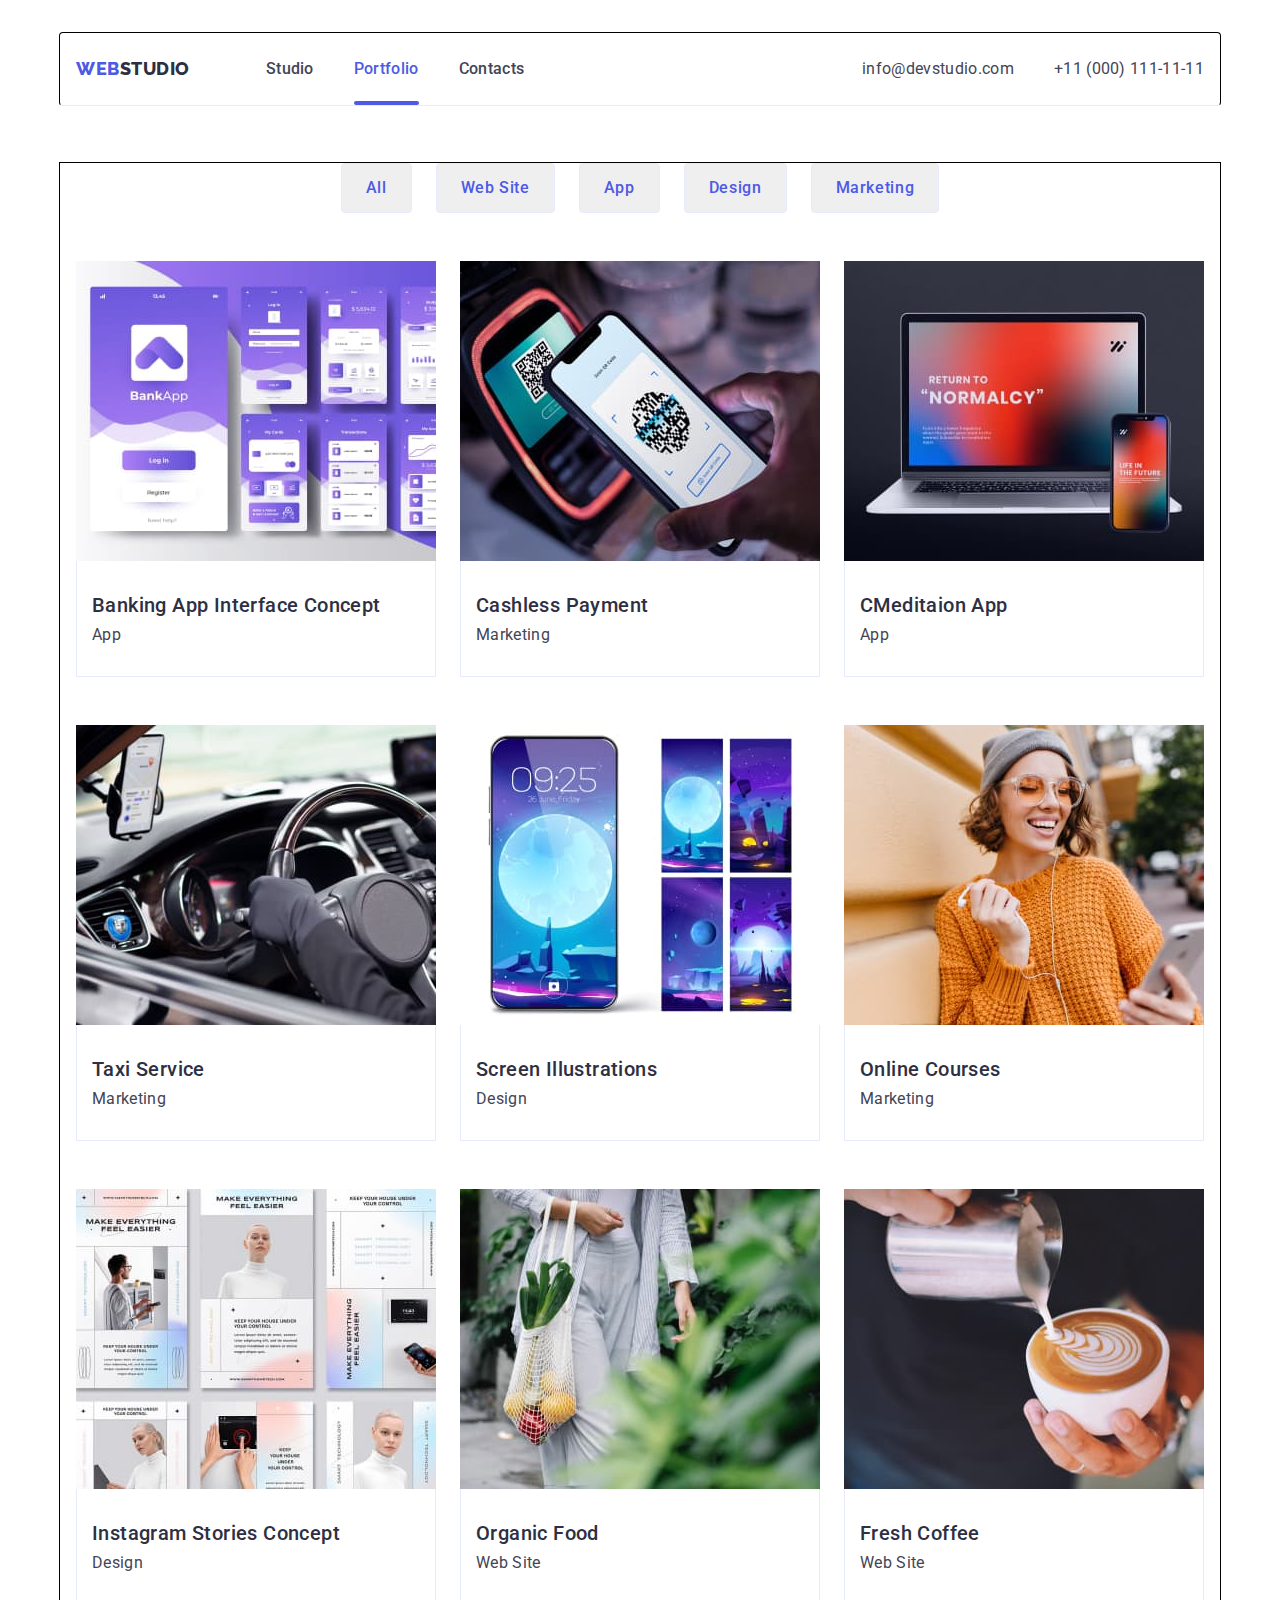
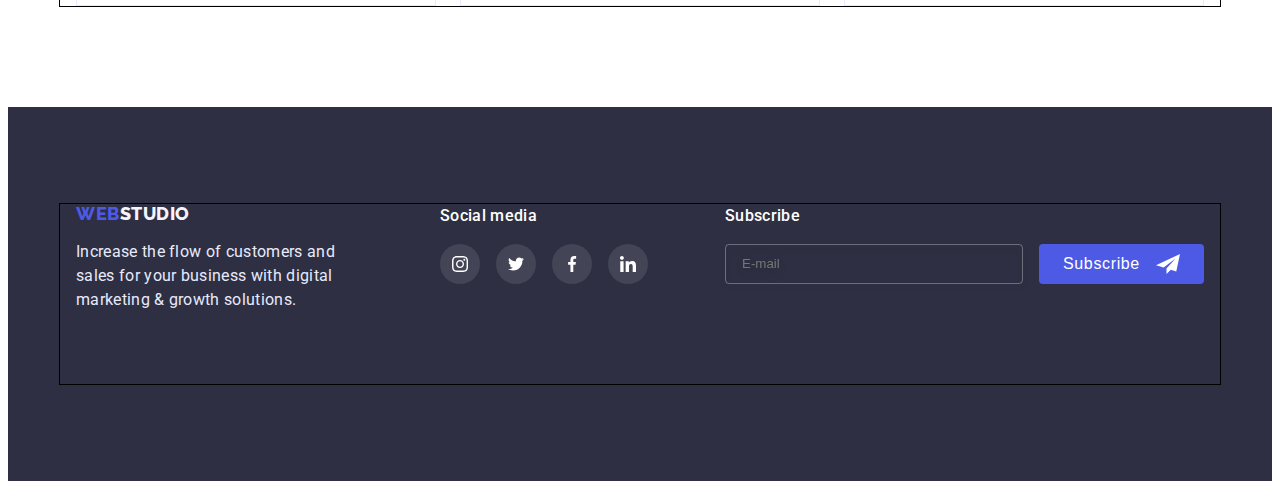
==== commit 3212b2af: "homework-7" ====
--- a/portfolio.html
+++ b/portfolio.html
@@ -23,6 +23,11 @@
         <div class="container header-cont ">
             <nav class="header-navigation">
                 <a href="./index.html" class="header-logo"><span class="hedelr-logo-web">Web</span>Studio</a>
+                <button type="button" data-modal-open class="button-mob">
+                    <svg class="menu-svg" width="30px" height="19px">
+                        <use class="" href="./images/symbol.svg#icon-Vector-mob"></use>
+                    </svg>
+                </button>
                 <ul class="header-list">
                     <li class="header-item"><a href="./index.html" class="header-link">Studio</a></li>
                     <li class="header-item"><a href="./portfolio.html" class="header-link current">Portfolio</a></li>
@@ -35,6 +40,58 @@
                     <li class="header-item-c"><a href="tel:+110001111111" class="header-tel">+11 (000) 111-11-11</a></li>
                 </ul>
             </address>
+        </div>
+        <!-- ------------mob-manu---------- -->
+        <div class="cont-mob-manu is-hidden" data-modal>
+            <div class="mob-cont ">
+                <div>
+                    <nav class="mob-navigation">
+                        <button class="modal-close" data-modal-close type="button">
+                            <svg class="modal-svg" width="8px" height="8px">
+                                <use class="" href="./images/symbol.svg#icon-close-black"></use>
+                            </svg>
+                        </button>
+                        <div>
+                            <ul class="mob-list">
+                                <li class="mob-item"><a href="./index.html" class="mob-link">Studio</a></li>
+                                <li class="mob-item"><a href="./portfolio.html" class="mob-link">Portfolio</a></li>
+                                <li class="mob-item"><a href="" class="mob-link accent">Contacts</a></li>
+                            </ul>
+                        </div>
+                    </nav>
+                </div>
+                <div>
+                    <address class="mob-address">
+                        <ul class="mob-list-address">
+                            <li class="mob-item-c"><a href="tel:+110001111111" class="mob-tel">+11 (000) 111-11-11</a></li>
+                            <li class="mob-item-c"><a href="mailto:info@devstudio.com" class="mob-mail">info@devstudio.com</a>
+                            </li>
+                        </ul>
+                    </address>
+                    <ul class="mob-soc-list">
+                        <li class="mob-soc-item"><a href="" class="mob-soc-link">
+                                <svg class="mob-soc-svg" width="24px" height="24px">
+                                    <use class="mob-svg" href="./images/symbol.svg#icon-instagram"></use>
+                                </svg>
+                            </a></li>
+                        <li class="mob-soc-item"><a href="" class="mob-soc-link">
+                                <svg class="mob-soc-svg" width="24px" height="24px">
+                                    <use class="mob-svg" href="./images/symbol.svg#icon-twitter"></use>
+                                </svg>
+                            </a></li>
+                        <li class="mob-soc-item"><a href="" class="mob-soc-link">
+                                <svg class="mob-soc-svg" width="24px" height="24px">
+                                    <use class="mob-svg" href="./images/symbol.svg#icon-facebook"></use>
+                                </svg>
+                            </a></li>
+                        <li class="mob-soc-item"><a href="" class="mob-soc-link">
+                                <svg class="mob-soc-svg" width="24px" height="24px">
+                                    <use class="mob-svg" href="./images/symbol.svg#icon-linkedin"></use>
+                                </svg>
+                            </a></li>
+                    </ul>
+                </div>
+            </div>
         </div>
     </header>
     <main>
@@ -55,6 +112,9 @@
                         <li class="section-portfolio-item">
                             <a class="portfolio-link" href="">
                                 <div class="portfolio-box">
+                                    <picture>
+                                        <source srcset="./images/portfolio_img1.jpg 1x, ./images/portfolio_img1-2x.jpg 2x" madia="(max-width: 1200px)">
+                                    </picture>
                                     <img src="./images/portfolio_img1.jpg" class="section-portfolio-img" alt="seven dimples are depicted" width="360">
                                 <div class="portfolio-overlay">
                                     <p class="portfolio-overlay-text text">14 Stylish and User-Friendly App Design Concepts · Task Manager App · Calorie Tracker App · Exotic Fruit Ecommerce App ·
@@ -71,6 +131,9 @@
                         <li class="section-portfolio-item">
                             <a class="portfolio-link" href="">
                                 <div class="portfolio-box">
+                                    <picture>
+                                        <source srcset="./images/portfolio_img2.jpg 1x, ./images/portfolio_img2-2x.jpg 2x" madia="(max-width: 1200px)">
+                                    </picture>
                                     <img src="./images/portfolio_img2.jpg" class="section-portfolio-img" alt="the phone scans the code" width="360">
                                     <div class="portfolio-overlay">
                                     <p class="portfolio-overlay-text text">14 Stylish and User-Friendly App Design Concepts · Task Manager App · Calorie
@@ -88,6 +151,9 @@
                         <li class="section-portfolio-item">
                             <a class="portfolio-link" href="">
                                 <div class="portfolio-box">
+                                    <picture>
+                                        <source srcset="./images/portfolio_img3.jpg 1x, ./images/portfolio_img3-2x.jpg 2x" madia="(max-width: 1200px)">
+                                    </picture>
                                     <img src="./images/portfolio_img3.jpg" class="section-portfolio-img" alt="the computer next to which the phone is located"
                                         width="360">
                                         <div class="portfolio-overlay">
@@ -104,6 +170,9 @@
                         <li class="section-portfolio-item">
                             <a class="portfolio-link" href="">
                                 <div class="portfolio-box">
+                                    <picture>
+                                        <source srcset="./images/portfolio_img4.jpg 1x, ./images/portfolio_img4-2x.jpg 2x" madia="(max-width: 1200px)">
+                                    </picture>
                                     <img src="./images/portfolio_img4.jpg" class="section-portfolio-img"
                                         alt="the phone with the application activated in the car while driving" width="360">
                                         <div class="portfolio-overlay">
@@ -121,6 +190,9 @@
                         <li class="section-portfolio-item">
                             <a class="portfolio-link" href="">
                                 <div class="portfolio-box">
+                                    <picture>
+                                        <source srcset="./images/portfolio_img5.jpg 1x, ./images/portfolio_img5-2x.jpg 2x" madia="(max-width: 1200px)">
+                                    </picture>
                                     <img src="./images/portfolio_img5.jpg" class="section-portfolio-img" alt="five phones with enabled screensavers a month" width="360">
                                     <div class="portfolio-overlay">
                                         <p class="portfolio-overlay-text text">14 Stylish and User-Friendly App Design Concepts · Task Manager App · Calorie
@@ -137,6 +209,9 @@
                         <li class="section-portfolio-item">
                             <a class="portfolio-link" href="">
                                 <div class="portfolio-box">
+                                    <picture>
+                                        <source srcset="./images/portfolio_img6.jpg 1x, ./images/portfolio_img6-2x.jpg 2x" madia="(max-width: 1200px)">
+                                    </picture>
                                     <img src="./images/portfolio_img6.jpg" class="section-portfolio-img"
                                         alt="a girl in glasses and a sweater listens to music" width="360">
                                     <div class="portfolio-overlay">
@@ -155,6 +230,9 @@
                         <li class="section-portfolio-item">
                             <a class="portfolio-link" href="">
                                     <div class="portfolio-box">
+                                        <picture>
+                                            <source srcset="./images/portfolio_img7.jpg 1x, ./images/portfolio_img7-2x.jpg 2x" madia="(max-width: 1200px)">
+                                        </picture>
                                         <img src="./images/portfolio_img7.jpg" class="section-portfolio-img" alt="a bag of vegetables" width="360">
                                         <div class="portfolio-overlay">
                                             <p class="portfolio-overlay-text text">14 Stylish and User-Friendly App Design Concepts · Task Manager App ·
@@ -172,6 +250,9 @@
                         <li class="section-portfolio-item">
                             <a class="portfolio-link" href="">
                                 <div class="portfolio-box">
+                                    <picture>
+                                        <source srcset="./images/portfolio_img8.jpg 1x, ./images/portfolio_img8-2x.jpg 2x" madia="(max-width: 1200px)">
+                                    </picture>
                                     <img src="./images/portfolio_img8.jpg" class="section-portfolio-img" alt="a bag of vegetables" width="360">
                                     <div class="portfolio-overlay">
                                         <p class="portfolio-overlay-text text">14 Stylish and User-Friendly App Design Concepts · Task Manager App ·
@@ -189,6 +270,9 @@
                         <li class="section-portfolio-item">
                             <a class="portfolio-link" href="">
                                 <div class="portfolio-box">
+                                    <picture>
+                                        <source srcset="./images/portfolio_img9.jpg 1x, ./images/portfolio_img9-2x.jpg 2x" madia="(max-width: 1200px)">
+                                    </picture>
                                     <img src="./images/portfolio_img9.jpg" class="section-portfolio-img" alt="coffee is poured into a cup" width="360">
                                     <div class="portfolio-overlay">
                                         <p class="portfolio-overlay-text text">14 Stylish and User-Friendly App Design Concepts · Task Manager App ·
@@ -265,5 +349,6 @@
                 </form>
         </div>
     </footer>
+    <script src="./js/modal.js"></script>
 </body>
 </html>--- a/css/styles.css
+++ b/css/styles.css
@@ -72,6 +72,15 @@
 
 } */
 
+.menu-svg{
+    stroke: #2E2F42;
+}
+
+.button-mob{
+    background-color: transparent;
+    border: none;
+}
+
 
 .header {
 padding-top: 24px;
@@ -103,11 +112,6 @@
 }
 
 
-
-
-
-
-
 .address{
     margin-left: auto;
 
@@ -115,77 +119,129 @@
 
 .header-list {
     display: none;
-    gap: 40px;
-    align-items: center;
-    
-
 } 
 .header-list-address {
     display: none;
 }
 
 
-.header-link {
-    font-size: 16px;
-    font-weight: 500;
-    line-height: 1.5;
-    letter-spacing: 0.02em;
-    padding: 24px 0;
-    color: var(--color-link);
-    display: block;
-    transition-property: color;
-    transition-duration: 250ms;
-    transition-timing-function: cubic-bezier(0.4, 0, 0.2, 1);
-}
-
-.header-link:hover, .header-link:focus
-{color: var(--color-link-hover) }
-
-
-
-.header-mail:hover, .header-mail:focus,
-.header-tel:hover,
-.header-tel:focus
-{color: var(--color-btn-hero)}
-
-.header-tel, .header-mail {
-    font-weight: 400;
-        font-size: 16px;
-        line-height: 1.5;
-        letter-spacing: 0.02em;
-        color: var(--color-link);
-        display: block;
-        font-style: normal;
-        transition-property: color;
-        transition-duration: 250ms;
-        transition-timing-function: cubic-bezier(0.4, 0, 0.2, 1);
-}
-
-.current {
-    color: var(--color-btn-hero);
-    position: relative;
-}
-
-.current::after {
-    content: '';
-    position: absolute;
-    left: 0;
-    bottom: 0;
-    width: 100%;
-    height: 4px;
-    border-radius: 2px;
+/* ---------mob menu--------- */
+.mob-cont{
+display: flex;
+flex-direction: column;
+justify-content: space-between;
+height: 100%;
+    min-width: 320px;
+    max-width: 428px;
+    padding: 40px;
+margin: auto;
+    border: 1px solid;
+
+}
+.cont-mob-manu {
+    position: fixed;
+    top: 0;
+    z-index: 1;
+    width: 100%;
+    height: 100%;
+    background-color: #FFFFFF;
+    
+}
+
+.mob-list {
+    column-gap: 40px;
+}
+
+.mob-item {
+    margin-top: 40px;
+}
+
+.mob-link {
+font-weight: 700;
+font-size: 36px;
+line-height: 40px;
+letter-spacing: 0.02em;
+color: #2E2F42;
+
+}
+.accent {
+    color: #4D5AE5;
+
+}
+
+.mob-item-c:not(:last-child) {
+    margin-bottom: 40px;
+}
+
+.mob-mail {
+font-weight: 500;
+font-size: 20px;
+line-height: 24px;
+letter-spacing: 0.02em;
+color: #434455;
+}
+
+.mob-tel {
+font-weight: 600;
+font-size: 36px;
+line-height: 40px;
+width: 337px;
+height: 40px;
+color: #4D5AE5;
+}
+
+.mob-soc-list {
+    display: flex;
+    align-items: center;
+    justify-content: center;
+    gap: 56px;
+    margin-top: 48px;
+}
+
+.mob-soc-item {
+width: 48px;
+height: 48px;
+}
+
+.mob-soc-link {
+        width: 100%;
+    height: 100%;
     background-color: var(--color-btn-hero);
-}
-
+    display: flex;
+    align-items: center;
+    justify-content: center;
+    border-radius: 50%;
+    transition-property: background-color;
+    transition-duration: 250ms;
+    transition-timing-function: cubic-bezier(0.4, 0, 0.2, 1);
+}
+
+.mob-soc-link:is(:hover, :focus) {
+    background-color: var(--color-brn-hover);
+}
+
+.mob-soc-svg {
+    fill: #ffffff;}
+
+.svg {}
 /* ---------main-------- */
 
 /* ---------hero---------*/
 .hero {
     padding: 188px 0;
-    background-image: var(--gra) ,url(../images/people-office.jpg);
+    background-image: var(--gra) , url(../images/Dark-bg-mob.jpg);
+    flex-grow:1;
     background-repeat: no-repeat;
     background-position: center;
-    background-size: 1440px 100%;
+    background-size: cover;
+}
+
+@media (min-device-pixel-ratio: 2),
+(min-resolution: 192dpi),
+(min-resolution: 2dppx) {
+    .hero {
+        background-image: var(--gra), url(../images/Dark-bg-mob-2x.jpg);
+    }
 }
 
 .hero-titel {
@@ -249,7 +305,7 @@
 }
 
 .aside-list {
-    row-gap: 72px;
+
     /* max-width: 264px; */
     /* align-items: center; */
     /* gap: 24px; */
@@ -265,12 +321,11 @@
     
 }
 
-/* .aside-item {
-display: flex;
-flex-wrap: wrap;
-flex-basis: calc((100% - 24px) / 2);
-
-} */
+.aside-item:not(:last-child) {
+
+margin-bottom: 72px;
+
+}
 
 
 .aside-subtitel {
@@ -284,11 +339,9 @@
     font-weight: 500;
 font-size: 16px;
     line-height: 24px;
-margin-bottom: 72px;
-}
-.aside-text:not(:last-child) {
-    margin-bottom: 72px;
-}
+
+}
+
 .aside-cont-svg{
     display: none;
     align-items: center;
@@ -613,7 +666,7 @@
 /* ----------filters--------- */
 
 .section-filters {
-    padding: 96px 0 100px 0;
+    padding: 32px 0 100px 0;
 }
 
 .section-filters-list {
@@ -622,7 +675,7 @@
     flex-wrap: wrap;
     column-gap: 24px;
     row-gap: 16px;
-    margin-bottom: 72px;
+    margin-bottom: 48px;
 }
 
 .section-filters-button {
--- a/css/tableta.css
+++ b/css/tableta.css
@@ -13,10 +13,67 @@
 }
 .header-list {
     display: flex;
+    gap: 40px;
+    align-items: center;
 
 }
 .header-list-address {
     display: block;
+}
+.header-link {
+    font-size: 16px;
+    font-weight: 500;
+    line-height: 1.5;
+    letter-spacing: 0.02em;
+    padding: 24px 0;
+    color: var(--color-link);
+    display: block;
+    transition-property: color;
+    transition-duration: 250ms;
+    transition-timing-function: cubic-bezier(0.4, 0, 0.2, 1);
+}
+.header-link:hover,
+.header-link:focus {
+    color: var(--color-link-hover)
+}
+
+
+
+.header-mail:hover,
+.header-mail:focus,
+.header-tel:hover,
+.header-tel:focus {
+    color: var(--color-btn-hero)
+}
+
+.header-tel,
+.header-mail {
+    font-weight: 400;
+    font-size: 16px;
+    line-height: 1.5;
+    letter-spacing: 0.02em;
+    color: var(--color-link);
+    display: block;
+    font-style: normal;
+    transition-property: color;
+    transition-duration: 250ms;
+    transition-timing-function: cubic-bezier(0.4, 0, 0.2, 1);
+}
+
+.current {
+    color: var(--color-btn-hero);
+    position: relative;
+}
+
+.current::after {
+    content: '';
+    position: absolute;
+    left: 0;
+    bottom: 0;
+    width: 100%;
+    height: 4px;
+    border-radius: 2px;
+    background-color: var(--color-btn-hero);
 }
 .header-cont {
     display: flex;
@@ -38,6 +95,21 @@
     line-height: 60px;
     margin-bottom: 40px;
 }
+
+.hero {
+
+    background-image: var(--gra) , url(../images/Dark-bg-tab.jpg);
+}
+
+
+@media (min-device-pixel-ratio: 2),
+(min-resolution: 192dpi),
+(min-resolution: 2dppx) {
+    .hero {
+        background-image: var(--gra), url(../images/Dark-bg-tab-2x.jpg);;
+    }
+}
+
 /* -------------benefits---------- */
 
 
@@ -46,12 +118,14 @@
     flex-wrap: wrap;
     column-gap: 24px;
     row-gap: 72px;
-
-
-
 }
 .aside-item {
 flex-basis: calc((100% - 24px) / 2);
+margin-bottom: 0px;
+}
+.aside-item:not(:last-child) {
+
+    margin-bottom: 0px;
 
 }
 .aside-text {
@@ -89,9 +163,7 @@
 .footer-logo{
     justify-content: start;
 }
-.footer-text{
-    
-}
+
 .footer-cont-soc {
     margin-left: 16px;
 }
--- a/css/desktop.css
+++ b/css/desktop.css
@@ -19,6 +19,18 @@
 }
 .hero-titel {
     margin-bottom: 48px;
+}
+/* -------------Hero---------- */
+.hero {
+    background-image: var(--gra) , url(../images/people-office.jpg);
+    }
+
+@media (min-device-pixel-ratio: 2),
+(min-resolution: 192dpi),
+(min-resolution: 2dppx) {
+    .hero {
+    background-image: var(--gra), url(../images/people-office-2x.jpg);
+    }
 }
 /* -------------benefits---------- */
 
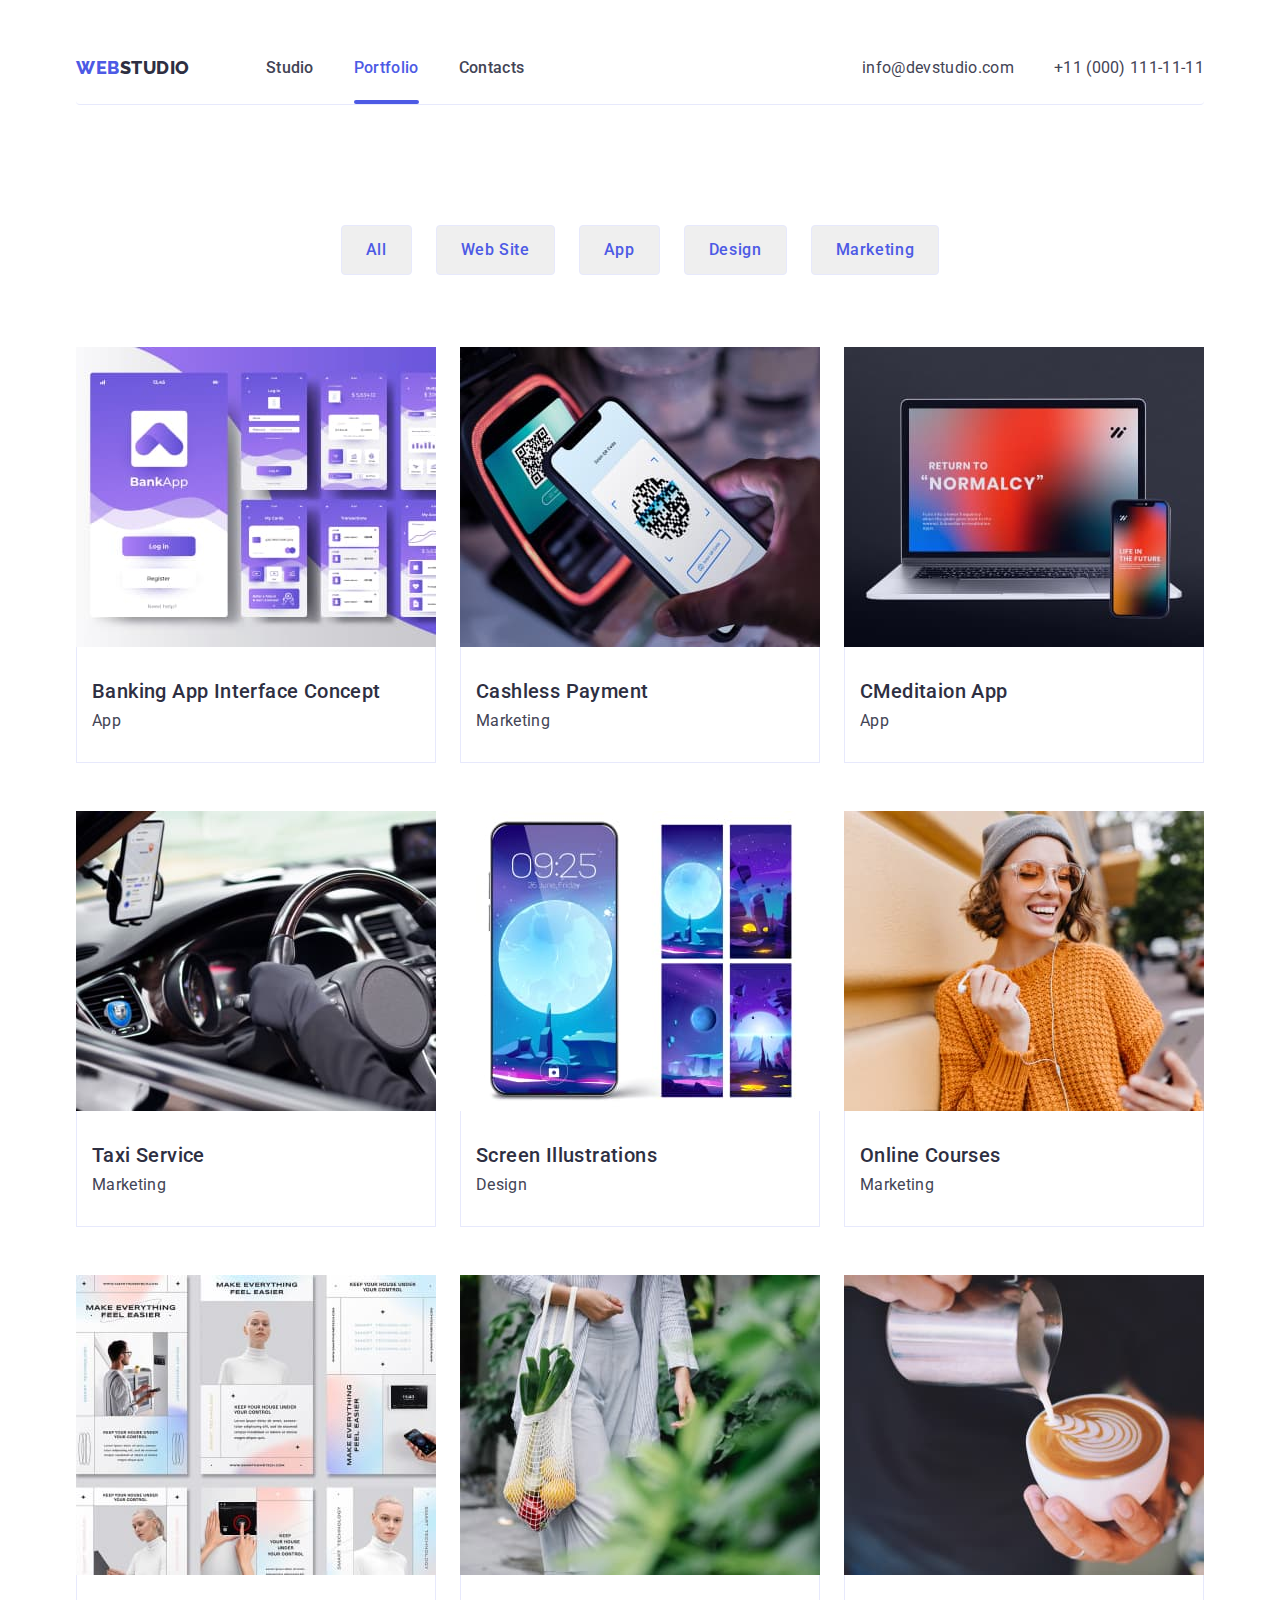
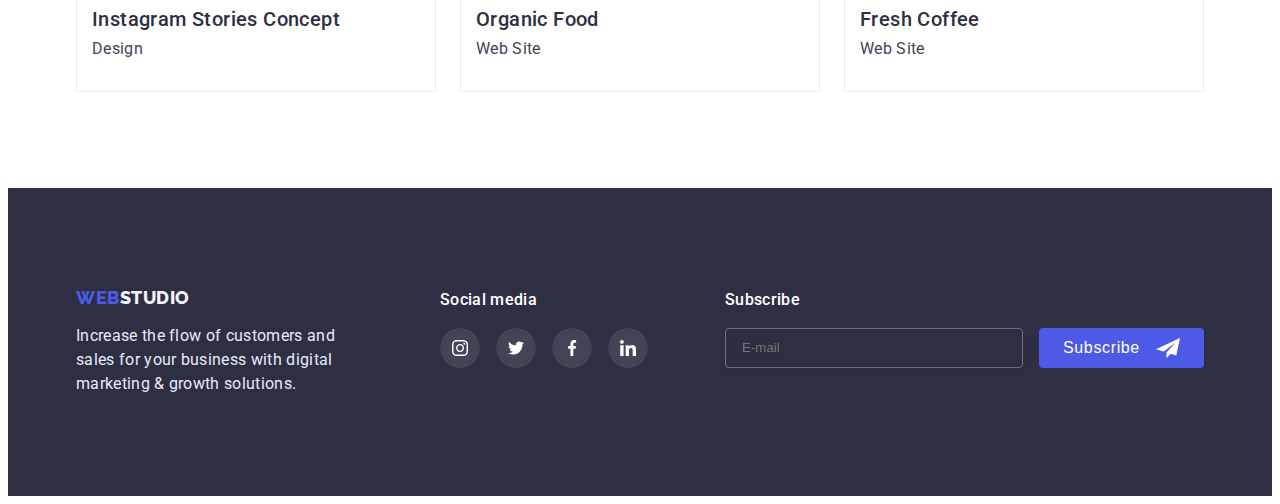
==== commit 7718545e: "homework-7" ====
--- a/portfolio.html
+++ b/portfolio.html
@@ -23,7 +23,7 @@
         <div class="container header-cont ">
             <nav class="header-navigation">
                 <a href="./index.html" class="header-logo"><span class="hedelr-logo-web">Web</span>Studio</a>
-                <button type="button" data-modal-open class="button-mob">
+                <button type="button" data-menu-open class="button-mob">
                     <svg class="menu-svg" width="30px" height="19px">
                         <use class="" href="./images/symbol.svg#icon-Vector-mob"></use>
                     </svg>
@@ -42,11 +42,11 @@
             </address>
         </div>
         <!-- ------------mob-manu---------- -->
-        <div class="cont-mob-manu is-hidden" data-modal>
+        <div class="cont-mob-manu is-hidden" data-menu>
             <div class="mob-cont ">
                 <div>
                     <nav class="mob-navigation">
-                        <button class="modal-close" data-modal-close type="button">
+                        <button class="modal-close" data-menu-close type="button">
                             <svg class="modal-svg" width="8px" height="8px">
                                 <use class="" href="./images/symbol.svg#icon-close-black"></use>
                             </svg>
@@ -54,8 +54,8 @@
                         <div>
                             <ul class="mob-list">
                                 <li class="mob-item"><a href="./index.html" class="mob-link">Studio</a></li>
-                                <li class="mob-item"><a href="./portfolio.html" class="mob-link">Portfolio</a></li>
-                                <li class="mob-item"><a href="" class="mob-link accent">Contacts</a></li>
+                                <li class="mob-item"><a href="./portfolio.html" class="mob-link accent">Portfolio</a></li>
+                                <li class="mob-item"><a href="" class="mob-link ">Contacts</a></li>
                             </ul>
                         </div>
                     </nav>
@@ -113,7 +113,7 @@
                             <a class="portfolio-link" href="">
                                 <div class="portfolio-box">
                                     <picture>
-                                        <source srcset="./images/portfolio_img1.jpg 1x, ./images/portfolio_img1-2x.jpg 2x" madia="(max-width: 1200px)">
+                                        <source srcset="./images/portfolio_img1.jpg 1x, ./images/portfolio_img1-2x.jpg 2x" media="(max-width: 1200px)">
                                     </picture>
                                     <img src="./images/portfolio_img1.jpg" class="section-portfolio-img" alt="seven dimples are depicted" width="360">
                                 <div class="portfolio-overlay">
@@ -132,7 +132,7 @@
                             <a class="portfolio-link" href="">
                                 <div class="portfolio-box">
                                     <picture>
-                                        <source srcset="./images/portfolio_img2.jpg 1x, ./images/portfolio_img2-2x.jpg 2x" madia="(max-width: 1200px)">
+                                        <source srcset="./images/portfolio_img2.jpg 1x, ./images/portfolio_img2-2x.jpg 2x" media="(max-width: 1200px)">
                                     </picture>
                                     <img src="./images/portfolio_img2.jpg" class="section-portfolio-img" alt="the phone scans the code" width="360">
                                     <div class="portfolio-overlay">
@@ -152,7 +152,7 @@
                             <a class="portfolio-link" href="">
                                 <div class="portfolio-box">
                                     <picture>
-                                        <source srcset="./images/portfolio_img3.jpg 1x, ./images/portfolio_img3-2x.jpg 2x" madia="(max-width: 1200px)">
+                                        <source srcset="./images/portfolio_img3.jpg 1x, ./images/portfolio_img3-2x.jpg 2x" media="(max-width: 1200px)">
                                     </picture>
                                     <img src="./images/portfolio_img3.jpg" class="section-portfolio-img" alt="the computer next to which the phone is located"
                                         width="360">
@@ -171,7 +171,7 @@
                             <a class="portfolio-link" href="">
                                 <div class="portfolio-box">
                                     <picture>
-                                        <source srcset="./images/portfolio_img4.jpg 1x, ./images/portfolio_img4-2x.jpg 2x" madia="(max-width: 1200px)">
+                                        <source srcset="./images/portfolio_img4.jpg 1x, ./images/portfolio_img4-2x.jpg 2x" media="(max-width: 1200px)">
                                     </picture>
                                     <img src="./images/portfolio_img4.jpg" class="section-portfolio-img"
                                         alt="the phone with the application activated in the car while driving" width="360">
@@ -191,7 +191,7 @@
                             <a class="portfolio-link" href="">
                                 <div class="portfolio-box">
                                     <picture>
-                                        <source srcset="./images/portfolio_img5.jpg 1x, ./images/portfolio_img5-2x.jpg 2x" madia="(max-width: 1200px)">
+                                        <source srcset="./images/portfolio_img5.jpg 1x, ./images/portfolio_img5-2x.jpg 2x" media="(max-width: 1200px)">
                                     </picture>
                                     <img src="./images/portfolio_img5.jpg" class="section-portfolio-img" alt="five phones with enabled screensavers a month" width="360">
                                     <div class="portfolio-overlay">
@@ -210,7 +210,7 @@
                             <a class="portfolio-link" href="">
                                 <div class="portfolio-box">
                                     <picture>
-                                        <source srcset="./images/portfolio_img6.jpg 1x, ./images/portfolio_img6-2x.jpg 2x" madia="(max-width: 1200px)">
+                                        <source srcset="./images/portfolio_img6.jpg 1x, ./images/portfolio_img6-2x.jpg 2x" media="(max-width: 1200px)">
                                     </picture>
                                     <img src="./images/portfolio_img6.jpg" class="section-portfolio-img"
                                         alt="a girl in glasses and a sweater listens to music" width="360">
@@ -231,7 +231,7 @@
                             <a class="portfolio-link" href="">
                                     <div class="portfolio-box">
                                         <picture>
-                                            <source srcset="./images/portfolio_img7.jpg 1x, ./images/portfolio_img7-2x.jpg 2x" madia="(max-width: 1200px)">
+                                            <source srcset="./images/portfolio_img7.jpg 1x, ./images/portfolio_img7-2x.jpg 2x" media="(max-width: 1200px)">
                                         </picture>
                                         <img src="./images/portfolio_img7.jpg" class="section-portfolio-img" alt="a bag of vegetables" width="360">
                                         <div class="portfolio-overlay">
@@ -251,7 +251,7 @@
                             <a class="portfolio-link" href="">
                                 <div class="portfolio-box">
                                     <picture>
-                                        <source srcset="./images/portfolio_img8.jpg 1x, ./images/portfolio_img8-2x.jpg 2x" madia="(max-width: 1200px)">
+                                        <source srcset="./images/portfolio_img8.jpg 1x, ./images/portfolio_img8-2x.jpg 2x" media="(max-width: 1200px)">
                                     </picture>
                                     <img src="./images/portfolio_img8.jpg" class="section-portfolio-img" alt="a bag of vegetables" width="360">
                                     <div class="portfolio-overlay">
@@ -271,7 +271,7 @@
                             <a class="portfolio-link" href="">
                                 <div class="portfolio-box">
                                     <picture>
-                                        <source srcset="./images/portfolio_img9.jpg 1x, ./images/portfolio_img9-2x.jpg 2x" madia="(max-width: 1200px)">
+                                        <source srcset="./images/portfolio_img9.jpg 1x, ./images/portfolio_img9-2x.jpg 2x" media="(max-width: 1200px)">
                                     </picture>
                                     <img src="./images/portfolio_img9.jpg" class="section-portfolio-img" alt="coffee is poured into a cup" width="360">
                                     <div class="portfolio-overlay">
@@ -350,5 +350,6 @@
         </div>
     </footer>
     <script src="./js/modal.js"></script>
+    <script src="./js/menu.js"></script>
 </body>
 </html>--- a/css/styles.css
+++ b/css/styles.css
@@ -63,14 +63,7 @@
 }
 
 
-/* .container {
-    width: 100%;
-    padding-left: 15px;
-    padding-right: 15px;
-    margin-left: auto;
-    margin-right: auto;
-
-} */
+
 
 .menu-svg{
     stroke: #2E2F42;
@@ -135,7 +128,7 @@
     max-width: 428px;
     padding: 40px;
 margin: auto;
-    border: 1px solid;
+
 
 }
 .cont-mob-manu {
@@ -183,8 +176,9 @@
 
 .mob-tel {
 font-weight: 600;
-font-size: 36px;
-line-height: 40px;
+font-size: 24px;
+line-height: 28px;
+font-style: normal;
 width: 337px;
 height: 40px;
 color: #4D5AE5;
@@ -193,8 +187,8 @@
 .mob-soc-list {
     display: flex;
     align-items: center;
-    justify-content: center;
-    gap: 56px;
+    justify-content: space-between;
+
     margin-top: 48px;
 }
 
@@ -228,7 +222,7 @@
 
 /* ---------hero---------*/
 .hero {
-    padding: 188px 0;
+    padding: 112px 0;
     background-image: var(--gra) , url(../images/Dark-bg-mob.jpg);
     flex-grow:1;
     background-repeat: no-repeat;
@@ -333,7 +327,6 @@
 font-size: 36px;
 line-height: 40px;
 margin-bottom: 8px;
-
 } 
 .aside-text {
     font-weight: 500;
@@ -376,7 +369,7 @@
 
 .section-team {
     background-color: var(--section-team);
-    padding: 120px 0;
+    padding: 96px 0 128px 0;
 }
 
 .section-team-titel {
@@ -666,7 +659,7 @@
 /* ----------filters--------- */
 
 .section-filters {
-    padding: 32px 0 100px 0;
+    padding: 48px 0;
 }
 
 .section-filters-list {
@@ -784,7 +777,8 @@
     top: 50%;
     left: 50%;
     transform: translate(-50%, -50%) scale(1);
-    width: 392px;
+    min-width: 320px;
+    max-width: 392px;
     min-height: 586px;
     background-color: #FCFCFC;
     box-shadow: 0px 1px 1px rgba(0, 0, 0, 0.14), 0px 1px 3px rgba(0, 0, 0, 0.12), 0px 2px 1px rgba(0, 0, 0, 0.2);
@@ -874,10 +868,6 @@
 .modal-input:is(:hover, :focus)+ .modal-svg-input {
     fill: var(--color-brn-hover);
 }
-
-/* .modal-input:not(:focus):not(:placeholder-shown):valid{
-    background-color: rgb(168, 231, 140);
-} */
 
 .modal-input:not(:focus):not(:placeholder-shown):invalid{
     background-color: rgb(220, 174, 174);
--- a/css/mobile.css
+++ b/css/mobile.css
@@ -2,9 +2,11 @@
 .container {
     min-width: 320px;
     max-width: 428px;
+    padding: 0 24px;
+margin: auto;
+}
+.header-cont {
     padding: 16px 24px;
-margin: auto;
-    border: 1px solid;
 }
 
 @media screen and (min-width:320px) , (max-width:480) {
@@ -12,6 +14,11 @@
 /* ------------Header----------- */
 .header-navigation {
     justify-content: space-between;
+
+}
+.header-cont {
+    border-bottom: 1px solid #E7E9FC;
+    border-radius: 4px;
 
 }
 /* -------------Hero---------- */
--- a/css/tableta.css
+++ b/css/tableta.css
@@ -3,7 +3,10 @@
     max-width: 768px;
     padding: 0 16px;
 }
-
+/* -----menu----- */
+.cont-mob-manu{
+    display: none;
+}
 /* ------------Header----------- */
 .header-logo{
     margin-right: 120px;
@@ -78,9 +81,6 @@
 .header-cont {
     display: flex;
     align-items: center;
-    border-bottom: 1px solid #E7E9FC;
-    border-radius: 4px;
-
 }
 .header-tel,
 .header-mail{
@@ -90,6 +90,9 @@
 
 }
 /* -------------Hero---------- */
+.header-cont {
+    padding: 0;
+}
 .hero-titel {
     font-size: 56px;
     line-height: 60px;
@@ -97,7 +100,7 @@
 }
 
 .hero {
-
+padding: 112px 0 108px 0;
     background-image: var(--gra) , url(../images/Dark-bg-tab.jpg);
 }
 
@@ -110,6 +113,8 @@
     }
 }
 
+
+
 /* -------------benefits---------- */
 
 
@@ -127,6 +132,9 @@
 
     margin-bottom: 0px;
 
+}
+.aside-subtitel {
+    text-align: left;
 }
 .aside-text {
     margin-bottom: 0px;
@@ -183,7 +191,11 @@
     gap: 16px;
 }
 /* ----------filters--------- */
+.section-filters {
+    padding: 64px 0 96px 0;
+}
 .section-filters-list {
+    margin-bottom: 64px;
     justify-content: center;
 }
 /* --------------portfolio-------------- */
--- a/css/desktop.css
+++ b/css/desktop.css
@@ -22,6 +22,7 @@
 }
 /* -------------Hero---------- */
 .hero {
+    padding: 188px 0;
     background-image: var(--gra) , url(../images/people-office.jpg);
     }
 
@@ -33,7 +34,9 @@
     }
 }
 /* -------------benefits---------- */
-
+.aside {
+    padding: 120px 0;
+}
 .aside-item {
     flex-basis: calc((100% - 24px*3) / 4);
 }
@@ -42,11 +45,16 @@
 }
 .aside-subtitel{
     font-weight: 500;
+    font-size: 20px;
+    line-height: 24px;
 }
 .aside-text{
     font-weight: 400;
 }
 /* ---------What are we doing---------- */
+.section-team{
+    padding: 120px 0;
+}
 .section-work{
     display: block;
 }
@@ -59,16 +67,33 @@
     flex-basis: calc((100%-24px*3)/4);
 }
 /* --------------customers---------------------------- */
+.customers {
+    padding: 120px 0;
+}
 .customers-item {
     flex-basis: calc((100% - 16px*5) / 6);
     height: 88px;
 }
+/* -----------------footer-------------------- */
+.footer {
 
+    padding: 100px 0;
+
+}
 .footer-cont-soc {
     margin-left: 100px;
+    margin-bottom: 0;
+}
+.footer-text{
+    margin-bottom: 0;
 }
 /* ----------filters--------- */
-
+.section-filters {
+    padding: 96px 0;
+}
+.section-filters-list {
+    margin-bottom: 72px;
+}
 /* --------------portfolio-------------- */
 .section-portfolio-list {
     row-gap: 48px;
